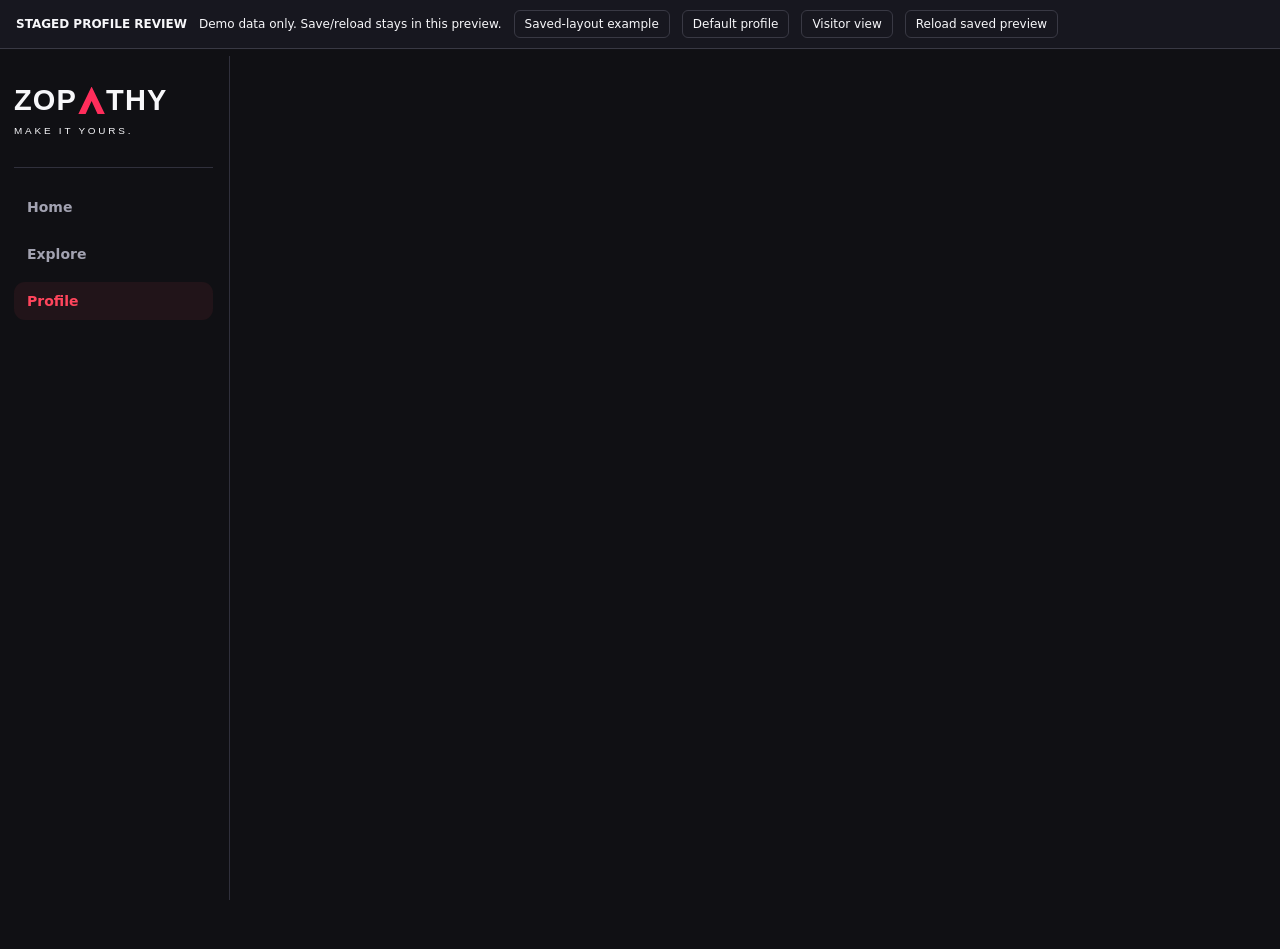
==== review/profile-redesign.html @ c1a39a6f "Stage integrated profile header and reorganized Studio for isolated review" ====
<!doctype html><html lang="en" data-site-theme="red" data-destination="profile"><head><meta charset="utf-8"><meta name="viewport" content="width=device-width,initial-scale=1"><meta name="robots" content="noindex"><title>Zopathy profile redesign review</title><link rel="stylesheet" href="/style.css?v=groups-v19">
<link rel="stylesheet" href="/social.css?v=groups-v19">
<link rel="stylesheet" href="/designer.css?v=groups-v19">
<link rel="stylesheet" href="/groups.css?v=groups-v19">
<link rel="stylesheet" href="/studio.css?v=studio-v24">
<link rel="stylesheet" href="/community.css?v=community-v26">
<link rel="stylesheet" href="/browsing.css?v=browsing-redesign">
<link rel="stylesheet" href="/explore-stage.css?v=stage-v2">
<link rel="stylesheet" href="/admin.css?v=badges-v1">
<link rel="stylesheet" href="/algorithm-studio.css?v=studio-v1">
<link rel="stylesheet" href="/sidebar.css?v=sidebar-v1">
<link rel="stylesheet" href="/account-card.css?v=account-card-v1">
<link rel="stylesheet" href="/brand.css?v=wordmark-v4">
<link rel="stylesheet" href="/post-cards.css?v=account-card-v1">
<link rel="stylesheet" href="/dm-studio.css?v=dm-studio-v1">
<link rel="stylesheet" href="/profile-widgets.css?v=widgets-v2">
<link rel="stylesheet" href="/profile-header.css?v=profile-redesign-v1">
<link rel="stylesheet" href="/dm-push.css?v=push-v1">
<link rel="stylesheet" href="/post-types.css?v=swipe-pause-v1"><style>.review-note{position:sticky;top:0;z-index:10;background:#17171f;border-bottom:1px solid #393944;padding:10px 16px;font:12px system-ui;display:flex;gap:12px;flex-wrap:wrap;align-items:center}.review-note button{border:1px solid #393944;padding:6px 10px;border-radius:6px}.app-shell{grid-template-columns:220px minmax(0,1fr);max-width:1600px}.sidebar{height:calc(100dvh - 56px);top:56px}.review-toolbar{max-width:1200px;margin:auto}@media(max-width:700px){.app-shell{display:block}.sidebar{display:none}}.studio-categories{grid-template-columns:repeat(2,1fr)}</style></head><body><svg class="svg-defs" xmlns="http://www.w3.org/2000/svg"><defs>
<symbol id="i-home" viewBox="0 0 24 24"><path d="m3 10 9-7 9 7v10H15v-7H9v7H3z"/></symbol>
<symbol id="i-compass" viewBox="0 0 24 24"><circle cx="12" cy="12" r="9"/><path d="m16 8-2 6-6 2 2-6z"/></symbol>
<symbol id="i-bookmark" viewBox="0 0 24 24"><path d="M6 3h12v18l-6-4-6 4z"/></symbol>
<symbol id="i-history" viewBox="0 0 24 24"><path d="M3 10a9 9 0 1 1 2 8M3 4v6h6m3-3v6l4 2"/></symbol>
<symbol id="i-studio" viewBox="0 0 24 24"><rect x="3" y="3" width="18" height="18" rx="4"/><path d="M3 9h18M9 9v12m5-7h3m-3 3h3"/></symbol>
<symbol id="i-groups" viewBox="0 0 24 24"><circle cx="8" cy="8" r="3"/><path d="M2 20v-2a6 6 0 0 1 12 0v2m2-15a3 3 0 0 1 0 6m2 3a5 5 0 0 1 4 4v2"/></symbol>
<symbol id="i-user" viewBox="0 0 24 24"><circle cx="12" cy="8" r="4"/><path d="M4 21v-2a8 8 0 0 1 16 0v2"/></symbol>
<symbol id="i-settings" viewBox="0 0 24 24"><path d="m9 3 6 0 1 3 3 1 2 5-2 5-3 1-1 3H9l-1-3-3-1-2-5 2-5 3-1z"/><circle cx="12" cy="12" r="3"/></symbol>
<symbol id="i-arrow" viewBox="0 0 24 24"><path d="M4 12h16m-6-6 6 6-6 6"/></symbol>
<symbol id="i-heart" viewBox="0 0 24 24"><path d="M20 5c-3-3-6 0-8 2-2-2-5-5-8-2s-1 7 8 15c9-8 11-12 8-15z"/></symbol>
<symbol id="i-comment" viewBox="0 0 24 24"><path d="M21 11a9 9 0 0 1-9 9H3l2-4a9 9 0 1 1 16-5z"/></symbol>
<symbol id="i-repost" viewBox="0 0 24 24"><path d="m3 8 4-4 4 4M7 4v13h7m7-1-4 4-4-4m4 4V7h-7"/></symbol>
<symbol id="i-share" viewBox="0 0 24 24"><path d="M12 16V3m-5 5 5-5 5 5M5 12v8h14v-8"/></symbol>
<symbol id="i-search" viewBox="0 0 24 24"><circle cx="10" cy="10" r="7"/><path d="m15 15 6 6"/></symbol>
<symbol id="i-plus" viewBox="0 0 24 24"><path d="M12 4v16M4 12h16"/></symbol>
<symbol id="i-close" viewBox="0 0 24 24"><path d="m5 5 14 14M5 19 19 5"/></symbol>
<symbol id="i-spark" viewBox="0 0 24 24"><path d="m12 2 3 7 7 3-7 3-3 7-3-7-7-3z"/></symbol>
<symbol id="i-sliders" viewBox="0 0 24 24"><path d="M3 5h5m4 0h9M3 12h11m4 0h3M3 19h3m4 0h11M8 2v6m6 1v6M6 16v6"/></symbol><symbol id="i-more" viewBox="0 0 24 24"><circle cx="5" cy="12" r="1"/><circle cx="12" cy="12" r="1"/><circle cx="19" cy="12" r="1"/></symbol></defs></svg><div class="review-note"><strong>STAGED PROFILE REVIEW</strong><span>Demo data only. Save/reload stays in this preview.</span><button data-review-view="legacy">Saved-layout example</button><button data-review-view="default">Default profile</button><button data-review-view="visitor">Visitor view</button><button data-review-reload>Reload saved preview</button><span id="review-status" role="status"></span></div><div class="app-shell"><aside class="sidebar"><a class="logo brand-wordmark-only" href="/home" aria-label="Zopathy — Make it yours"><span class="brand-lockup" aria-hidden="true"><span class="brand-name">ZOP<span class="brand-a"></span>THY</span><span class="brand-tagline">MAKE IT YOURS.</span></span></a><nav><button class="nav-item">Home</button><button class="nav-item">Explore</button><button class="nav-item active">Profile</button></nav></aside><main id="main"></main></div><div id="toast" role="status"></div><dialog id="dialog"><button class="dialog-close icon-btn" aria-label="Close dialog"><svg><use href="#i-close"/></svg></button><div id="dialog-content"></div></dialog><script>const $=s=>document.querySelector(s);
const icon=(name,extra='')=>`<svg ${extra}><use href="#i-${name}"/></svg>`;
const esc=s=>String(s??'').replace(/[&<>"']/g,c=>({'&':'&amp;','<':'&lt;','>':'&gt;','"':'&quot;',"'":'&#39;'}[c]));
const themes={fern:{accent:'#ccf78b',banner:'radial-gradient(ellipse at 20% 30%,#b1ca77,transparent 48%),radial-gradient(ellipse at 80% 90%,#6d8a5b,transparent 58%),#304b3b'},lavender:{accent:'#c6afff',banner:'radial-gradient(ellipse at 20% 30%,#9e80cc,transparent 48%),radial-gradient(ellipse at 80% 90%,#7a559e,transparent 58%),#343052'},sunset:{accent:'#ffc394',banner:'radial-gradient(ellipse at 20% 30%,#e4ae81,transparent 48%),radial-gradient(ellipse at 80% 90%,#a44f59,transparent 58%),#56363b'}};
function header(title,tabs=''){const next=prefs.siteTheme==='red'?'teal':'red';return '<header class="main-header"><div><h1>'+esc(title)+'</h1>'+tabs+'</div><div class="main-header-tools"><button class="site-theme-toggle" data-site-theme="'+next+'" aria-label="Switch to '+next+' theme" title="Switch to '+next+' theme"><span class="theme-toggle-dot"></span>'+ (prefs.siteTheme==='red'?'Red':'Teal')+' <span>\u21c4</span></button><button class="icon-btn mobile-header-control" data-page="messages" aria-label="Messages">'+icon('comment')+'</button><button class="icon-btn mobile-header-control" data-action="browse-menu" aria-label="More destinations">'+icon('settings')+'</button></div></header>'}
function openDialog(html){$('#dialog-content').innerHTML=html;$('#dialog').showModal()}
function closeDialog(force=false){if(!force&&profileStudio.active&&profileDraft){if(profileStudio.saving)return false;requestStudioExit();return false;}if(profileStudio.saving&&!force)return false;if(typeof profileStudio!=='undefined'){clearTimeout(profileStudio.timer);profileStudio.active=false;profileStudio.past=[];profileStudio.future=[];}closeProfileCrop();social.commentPost=null;social.authorId=null;$('#dialog').close();$('#dialog').classList.remove('profile-editor-dialog','profile-studio-dialog');profileDraft=null}
window.ZOPATHY_CONFIG={supabaseUrl:'https://krofptcyqmopbkjkvanz.supabase.co'};let authUser={id:'review-owner'},accountUsername='preview_morgan',profile,state={page:'profile'},prefs={siteTheme:'red'},reposts=[],likes=[],bookmarks=[],following=[],chosenTheme=null;
const savedFixture={"name": "Morgan (Preview)", "bio": "A personal corner for notes, projects, and the things I want to share. This is a demo profile used to review the redesigned interface.", "status": "Making something new", "nameColor": "#ff8b9a", "bannerImage": "[data-uri]", "avatarImage": "[data-uri]", "shape": "rounded", "badges": false, "design": {"gap": 16, "css": ".profile-name { letter-spacing: .4px; }", "widgets": [{"id": "legacy-header", "type": "profile", "x": 1, "y": 1, "w": 12, "h": 10}, {"id": "about", "type": "text", "x": 1, "y": 11, "w": 6, "h": 4, "title": "About this page", "text": "Your profile is a personal webpage. The header stays in place while content widgets can be moved, resized, and styled."}, {"id": "links", "type": "links", "x": 7, "y": 11, "w": 6, "h": 4, "title": "Around the web", "links": [{"label": "Zopathy", "url": "https://zopathy.live"}]}, {"id": "posts", "type": "posts", "x": 1, "y": 15, "w": 12, "h": 6, "title": "Latest posts"}]}};let savedReview=null;
const customPosts=[{id:'preview-post',user:'review-owner',title:'A place for your projects',text:'Collect your ideas and make this space your own.',blocks:[],postType:'standard',createdAt:new Date().toISOString(),updatedAt:''}];
function accountHandle(){return accountUsername}function requireAccount(){return true}function getPost(id){return customPosts.find(p=>p.id===id)}function ownBadgeRow(){return {admin_badge:true}}function followerCount(){return 24}function legacyDrafts(){return []}function openAccount(){}function groupLeaveURL(){}function getCommunityProfile(){return null}
function friendButtons(id){return id===authUser.id?'':'<button class="secondary-btn" data-review-message>Message</button><button class="secondary-btn" data-review-friend>Add friend</button>'}
function toast(message){document.querySelector('#toast').textContent=message;document.querySelector('#toast').classList.add('show');clearTimeout(toast.timer);toast.timer=setTimeout(()=>document.querySelector('#toast').classList.remove('show'),2500)}
function openRoot(){toast('Post navigation is outside this isolated profile review.')}
async function persistAccountProfile(candidate,handle){savedReview=JSON.stringify(candidate);accountUsername=handle;document.querySelector('#review-status').textContent='Preview saved (production unchanged)'}
</script><script src="/profile-header.js?v=profile-redesign-v1"></script>
<script src="/profile-widgets.js?v=profile-redesign-v1"></script>
<script src="/designer.js?v=profile-redesign-v1"></script>
<script src="/profile.js?v=profile-redesign-v1"></script>
<script src="/studio.js?v=profile-redesign-v1"></script>
<script src="/social.js?v=profile-redesign-v1"></script>
<script src="/post-types.js?v=profile-redesign-v1"></script><script>
function render(){document.documentElement.dataset.destination=state.page;document.querySelector('#main').innerHTML=state.page==='member'?socialMemberPage():socialProfilePage();bindProfileCanvases()}
profile=normalizeProfile(savedFixture);social.follows=[{user_id:'review-owner',target_id:'someone'}];render();
document.addEventListener('submit',e=>{if(e.target.id==='profile-form'){e.preventDefault();saveProfileDraft(e.target)}});
document.addEventListener('click',e=>{const el=e.target.closest('button');if(!el)return;const d=el.dataset;if(d.reviewView){closeDialog(true);state.page=d.reviewView==='visitor'?'member':'profile';profile=normalizeProfile(d.reviewView==='default'?{name:'Your name',bio:'Your personal space on Zopathy.',badges:false}:savedFixture);if(state.page==='member')state.memberRow={id:'review-visitor',username:'preview_visitor',display_name:profile.name,bio:profile.bio,status:profile.status,appearance:profile};render();return}if(el.hasAttribute('data-review-reload')){if(savedReview){profile=normalizeProfile(JSON.parse(savedReview));state.page='profile';render();document.querySelector('#review-status').textContent='Saved preview reloaded'}return}if(d.action==='edit-profile'){openProfileStudio();return}if(el.closest('.dialog-close')){closeDialog();return}if(d.cropAction){handleCropAction(d.cropAction);return}if(handleProfileClick(el,d))return;if(d.follow){const index=following.indexOf(d.follow);if(index>=0)following.splice(index,1);else following.push(d.follow);render();toast('Follow state changed in this preview only.')}if(el.hasAttribute('data-review-message'))toast('Message action present. Backend permissions remain unchanged.');if(el.hasAttribute('data-review-friend'))toast('Friend action present. Backend permissions remain unchanged.');});
document.querySelector('#dialog').addEventListener('close',()=>{profileStudio.active=false;clearTimeout(profileStudio.timer);document.querySelector('#dialog').classList.remove('profile-editor-dialog','profile-studio-dialog');profileDraft=null});
</script></body></html>
---- style.css ----
:root{--bg:#101211;--panel:#171a18;--line:#2b302c;--text:#eff1eb;--muted:#929a91;--lime:#ccf78b;--accent:#ccf78b;--radius:18px;font-family:Inter,ui-sans-serif,system-ui,-apple-system,BlinkMacSystemFont,"Segoe UI",sans-serif;color:var(--text);background:var(--bg);color-scheme:dark}*{box-sizing:border-box}body{margin:0}button,input,textarea,select{font:inherit}button,a,input,textarea,select{-webkit-tap-highlight-color:transparent}button{cursor:pointer;color:inherit}button{background:none;border:0}a{color:inherit;text-decoration:none}button:disabled{cursor:default;opacity:.35}button:focus-visible,a:focus-visible,input:focus-visible,textarea:focus-visible,select:focus-visible{outline:2px solid var(--lime);outline-offset:4px}svg{width:21px;height:21px;fill:none;stroke:currentColor;stroke-width:1.7;stroke-linecap:round;stroke-linejoin:round;flex-shrink:0}.svg-defs{position:absolute;width:0;height:0;overflow:hidden}.lime{color:var(--lime)}.app-shell{display:grid;grid-template-columns:240px minmax(440px,680px) 340px;max-width:1320px;margin:auto;min-height:100vh;gap:0}.sidebar{padding:32px 27px 20px 20px;border-right:1px solid var(--line);height:100vh;position:sticky;top:0;display:flex;flex-direction:column}.logo{display:flex;align-items:center;gap:9px;font-size:29px;letter-spacing:-1.8px;font-weight:750;margin-bottom:38px}.brand-mark{display:inline-grid;place-items:center;border:2px solid var(--lime);color:var(--lime);border-radius:50%;font-size:26px;font-weight:500;width:32px;height:32px;position:relative}.brand-mark span{position:absolute;right:-7px;top:-7px;font-size:15px;background:var(--bg);line-height:1}.logo>.lime{margin-left:-9px}nav{display:grid;gap:6px}.nav-item{display:flex;align-items:center;gap:15px;text-align:left;padding:13px 15px;border-radius:11px;font-size:14px;color:#aeb5ac;font-weight:550}.nav-item:hover{background:#1c211d;color:white}.nav-item.active{background:#242c1e;color:var(--lime)}.nav-item .count{margin-left:auto;background:#39482a;padding:2px 6px;border-radius:5px;font-size:11px}.create-btn{display:flex;align-items:center;justify-content:space-between;background:var(--lime);color:#182010;border-radius:11px;padding:15px 17px;font-size:13px;font-weight:750;margin-top:27px}.create-btn:hover,.primary:hover{background:#dbffaa}.sidebar-note{position:relative;margin:40px 5px 20px;color:#959e90}.small-label{font-size:9px;letter-spacing:1.6px;line-height:1.8}.sidebar-note p{font-size:13px;line-height:1.8;color:#b0b6aa}.orbit-icon{font-size:35px;display:inline-block;transform:rotate(10deg);color:#5f7150}.user-chip{margin-top:auto;display:flex;align-items:center;gap:10px;text-align:left;padding-top:20px;border-top:1px solid var(--line)}.avatar{display:inline-flex;align-items:center;justify-content:center;border-radius:50%;width:40px;height:40px;font-size:15px;font-weight:700;flex-shrink:0;background:#3f674e;color:#d9f6d9}.avatar.you{background:linear-gradient(135deg,#a9bf88,#405c50);color:#edf9d9}.avatar.violet{background:#645389;color:#eee1ff}.avatar.orange{background:#b86d48;color:#ffe5d6}.avatar.blue{background:#315975;color:#d2eaff}.avatar.pink{background:#986078;color:#ffe1ee}.user-chip strong,.person strong{display:block;font-size:12px}.user-chip small,.person small{display:block;font-size:10px;color:var(--muted);margin-top:4px}.dots{margin-left:auto;color:var(--muted)}main{min-width:0}.main-header{height:93px;border-bottom:1px solid var(--line);padding:25px 30px 0;display:flex;justify-content:space-between;align-items:flex-start}.main-header h1{font-size:20px;letter-spacing:-.5px;margin:0 0 18px;font-weight:650}.header-meta{font-size:10px;color:var(--muted);display:flex;align-items:center;gap:7px;margin-top:5px;letter-spacing:.3px}.live-dot{width:5px;height:5px;background:var(--lime);border-radius:50%;display:inline-block}.tabs{display:flex;gap:27px}.tab{font-size:12px;color:var(--muted);padding:0 0 13px;position:relative}.tab.active{color:var(--text);font-weight:650}.tab.active:after{content:"";height:2px;position:absolute;left:0;right:0;bottom:0;background:var(--lime)}.feed-toolbar{padding:20px 30px 12px;display:flex;justify-content:space-between;align-items:center;min-height:58px}.feed-state{font-size:11px;color:var(--muted);display:flex;align-items:center;gap:7px}.feed-state strong{color:var(--lime);font-weight:500}.trail-toggle{display:flex;gap:7px;align-items:center;border:1px solid #3f4c32;background:#22291c;padding:7px 10px;border-radius:7px;font-size:11px;color:var(--lime)}.trail-toggle svg{width:14px;height:14px}.feed-index{font-size:10px;color:#687364;letter-spacing:1px}.post-wrap{margin:0 30px;touch-action:pan-y}.post{border:1px solid var(--line);border-radius:var(--radius);background:var(--panel);overflow:hidden;animation:enter .25s ease;min-height:520px}.post-head{padding:21px 22px 14px;display:flex;align-items:center;gap:11px}.post-identity{min-width:0}.post-identity strong{font-size:13px;font-weight:650;display:flex;align-items:center;gap:6px}.verified{font-size:11px;color:var(--lime)}.post-identity small{display:block;font-size:10px;color:var(--muted);margin-top:5px}.post-topic{margin-left:auto;font-size:9px;border:1px solid #424b3d;color:#b4c3a4;padding:5px 8px;border-radius:5px}.post-body{padding:0 22px 18px;font-size:13px;line-height:1.8;color:#cdd3ca}.post-body h2{font-size:19px;font-weight:620;line-height:1.4;letter-spacing:-.4px;margin:0 0 9px;color:var(--text)}.post-body p{margin:0}.post-tags{color:#b7d39e;font-size:11px;margin-top:10px}.media{margin:0 12px;border-radius:10px;overflow:hidden;position:relative;background:#101715;aspect-ratio:1.62}.media svg{width:100%;height:100%;stroke:none;display:block}.media-label{position:absolute;bottom:15px;left:15px;font-size:8px;font-weight:600;letter-spacing:1.8px;color:#dbebe0;padding:6px 9px;background:#15201eb0;backdrop-filter:blur(8px);border-radius:4px}.media .slide-count{position:absolute;top:12px;right:12px;border:1px solid #506452;background:#1a231bc0;border-radius:15px;font-size:9px;padding:4px 8px}.post-actions{display:flex;justify-content:space-between;padding:18px 21px 17px;border-bottom:1px solid var(--line)}.post-actions button{display:flex;align-items:center;gap:7px;font-size:11px;color:var(--muted)}.post-actions svg{width:17px;height:17px}.post-actions button:hover{color:var(--lime)}.post-actions button.selected{color:var(--lime)}.post-actions button.selected use[href="#i-heart"]{fill:var(--lime)}.explore-row{padding:16px 21px;display:flex;align-items:center;justify-content:space-between;gap:10px}.explore-copy{font-size:10px;color:var(--muted);display:flex;align-items:center;gap:7px}.explore-copy svg{width:14px;height:14px;color:var(--lime)}.explore-btn{background:var(--lime);color:#23311b;display:flex;align-items:center;gap:14px;padding:10px 14px;border-radius:7px;font-size:11px;font-weight:700}.explore-btn svg{width:16px;height:16px}.connection{margin-top:13px;border:1px solid #38442e;background:#1b2119;border-radius:10px;padding:13px 15px;font-size:11px;color:#b6c5a9}.connection button{padding:0;display:flex;align-items:center;gap:8px;font-size:11px;color:var(--lime)}.connection p{line-height:1.8;margin:9px 0 0;color:#b5bfae}.nav-controls{display:flex;justify-content:space-between;align-items:center;padding:20px 0 15px;gap:8px}.secondary-btn{border:1px solid var(--line);padding:9px 12px;border-radius:8px;font-size:11px;color:#b6beb0;display:inline-flex;gap:7px;align-items:center}.secondary-btn svg{height:15px;width:15px}.secondary-btn:hover{border-color:#657552;color:var(--lime)}.key-hint{font-size:9px;color:#697265}.key-hint kbd{color:#a0aa96;margin:0 3px}.feed-bottom{border-top:1px solid var(--line);padding:18px 30px;font-size:10px;color:#667361;display:flex;justify-content:space-between;gap:10px}.feed-bottom span:first-child{color:#b0bdaa}.rightbar{border-left:1px solid var(--line);padding:26px 25px;position:sticky;top:0;height:100vh;overflow-y:auto;scrollbar-width:none}.search{background:#1b201c;border:1px solid var(--line);border-radius:9px;display:flex;align-items:center;gap:9px;padding:11px}.search svg{width:15px;height:15px;color:#869080}.search input{width:100%;border:0;background:transparent;font-size:10px;outline:0;color:var(--text);min-width:0}.search kbd{border:1px solid #454d40;color:#808979;padding:1px 5px;border-radius:3px;font-size:9px}.welcome-panel{margin-top:26px;padding:24px 22px 19px;background:linear-gradient(130deg,#252e20,#171d17);border:1px solid #3b4633;border-radius:12px;overflow:hidden;position:relative}.welcome-panel:after{content:"";position:absolute;width:150px;height:150px;border:1px solid #3d4c32;border-radius:50%;right:-95px;top:-50px;box-shadow:0 0 0 20px #34412d28,0 0 0 40px #34412d20}.eyebrow{font-size:7px;letter-spacing:1.15px;display:flex;align-items:center;gap:6px;color:#b2c3a3}.welcome-panel h2{font-size:28px;font-weight:550;line-height:1.18;letter-spacing:-1px;margin:19px 0 13px}.welcome-panel p{font-size:10px;line-height:1.8;color:#9ca993;margin:0}.axis-diagram{margin-top:23px;padding-top:17px;border-top:1px solid #3a4532;display:flex;align-items:center;gap:9px}.axis-diagram span{font-size:6px;letter-spacing:.6px}.axis-dot{width:5px;height:5px;border-radius:50%;background:var(--lime)}.axis-diagram b{font-size:15px;font-weight:400}.section-head{display:flex;align-items:center;justify-content:space-between;margin:27px 0 13px}.section-head h3{font-size:12px;font-weight:600;margin:0}.section-head span{color:var(--muted);font-size:10px}.related-intro{font-size:10px;color:var(--muted);line-height:1.7;margin:0 0 14px}.related-card{display:flex;width:100%;align-items:center;gap:11px;border:1px solid var(--line);border-radius:10px;padding:12px;margin-bottom:9px;text-align:left;background:#171b17;transition:border-color .15s}.related-card:hover{border-color:#74865d}.related-thumbnail{height:42px;width:42px;border-radius:7px;background:#273d38;display:grid;place-items:center;font-size:20px;flex-shrink:0}.related-card strong{font-size:10px;font-weight:600;display:block;line-height:1.6}.related-card small{font-size:8px;color:var(--muted);display:block;margin-top:3px}.related-card .arrow{margin-left:auto;color:#728266;font-size:16px}.person{display:flex;align-items:center;gap:9px;margin:17px 0}.person .avatar{width:32px;height:32px;font-size:12px}.person strong{font-size:10px}.person small{font-size:8px}.follow-btn{border:1px solid #435238;border-radius:6px;color:var(--lime);font-size:9px;padding:6px 10px;margin-left:auto}footer{font-size:8px;line-height:2.2;color:#636e5d;margin-top:26px}footer button{font-size:8px;padding:0;color:#919d89}footer>span{margin-left:10px}.trail{padding:14px 16px;margin-bottom:15px;background:#1b2218;border:1px solid #374330;border-radius:10px;display:flex;align-items:center;gap:8px;flex-wrap:wrap}.trail button{font-size:10px;color:#b7c7a8;padding:5px 7px;border-radius:5px;background:#2d3824}.trail button:last-of-type{color:var(--lime)}.trail span{color:#637953;font-size:10px}.page-content{padding:28px 30px}.page-lead{font-size:12px;color:var(--muted);line-height:1.8;margin:0 0 25px}.section-title{font-size:16px;margin:24px 0 14px;letter-spacing:-.3px}.topic-grid{display:grid;grid-template-columns:1fr 1fr;gap:13px}.topic-tile{border:1px solid var(--line);border-radius:13px;background:var(--panel);padding:22px;text-align:left;min-height:150px;position:relative;overflow:hidden}.topic-tile:hover{border-color:var(--lime)}.topic-tile span{font-size:30px;display:block;margin-bottom:23px}.topic-tile strong{font-size:16px;display:block}.topic-tile small{font-size:10px;display:block;color:var(--muted);margin-top:8px}.list-post{width:100%;text-align:left;border:1px solid var(--line);border-radius:12px;background:var(--panel);padding:18px;display:flex;align-items:center;gap:13px;margin-bottom:12px}.list-post strong{font-size:12px;display:block;line-height:1.5}.list-post small{display:block;color:var(--muted);font-size:10px;margin-top:6px}.list-post>span:last-child{margin-left:auto;color:var(--lime)}.empty-state{border:1px dashed #394433;border-radius:14px;padding:40px 25px;text-align:center}.empty-state svg{width:32px;height:32px;color:var(--lime);margin-bottom:12px}.empty-state h2{font-size:17px}.empty-state p{color:var(--muted);font-size:12px;line-height:1.8}.primary{background:var(--lime);color:#1c2913;padding:11px 17px;border-radius:8px;font-size:12px;font-weight:650;display:inline-flex;gap:9px;align-items:center}.settings-row{padding:20px 0;display:flex;justify-content:space-between;gap:20px;border-bottom:1px solid var(--line);align-items:center}.settings-row h3{font-size:13px;margin:0 0 7px}.settings-row p{font-size:11px;line-height:1.7;color:var(--muted);margin:0}.settings-row input{accent-color:var(--lime);width:18px;height:18px}.history-card{border:1px solid var(--line);border-radius:12px;padding:20px;background:var(--panel);margin-bottom:15px}.history-card .trail{margin:13px 0 14px}.history-card .small-label{color:var(--muted)}.history-card h3{font-size:14px;margin:8px 0}.history-card>div:last-child{display:flex;justify-content:space-between}.profile-banner{height:160px;background:radial-gradient(ellipse at 20% 30%,#b1ca77 0%,transparent 48%),radial-gradient(ellipse at 80% 90%,#6d8a5b,transparent 58%),#304b3b;position:relative;overflow:hidden;border-radius:12px 12px 0 0}.profile-banner:after{content:"";position:absolute;width:500px;height:240px;border:1px solid #d2ed9760;border-radius:50%;left:30px;top:35px;box-shadow:0 0 0 25px #d2ed9720,0 0 0 50px #d2ed9710;transform:rotate(-20deg)}.profile-details{border:1px solid var(--line);border-top:0;padding:0 23px 25px;border-radius:0 0 12px 12px;background:var(--panel)}.profile-top{display:flex;align-items:center;justify-content:space-between;margin-bottom:18px}.profile-top .avatar{height:78px;width:78px;font-size:30px;border:5px solid var(--panel);margin-top:-26px;position:relative;z-index:1}.profile-top button{margin-top:17px}.profile-details h2{margin:0 0 5px;font-size:22px}.profile-details p{color:var(--muted);font-size:12px;line-height:1.8}.profile-details .handle{font-size:11px;color:var(--muted)}.badges{display:flex;gap:7px;margin:14px 0}.badge{border:1px solid #46573b;padding:5px 8px;border-radius:5px;font-size:9px;color:#c2dba8}.profile-stats{display:flex;gap:23px;font-size:10px;color:var(--muted)}.profile-stats strong{color:var(--text)}.field{display:block;margin:17px 0}.field>span{font-size:11px;display:block;margin-bottom:8px;color:#b4bfaa}.field input,.field textarea,.field select,.studio-title,.block-text{width:100%;background:#121611;border:1px solid #394332;border-radius:8px;padding:12px;color:var(--text);font-size:12px}.field textarea{min-height:80px;resize:vertical}.theme-options{display:flex;gap:10px;margin:12px 0 22px}.theme-dot{width:32px;height:32px;border-radius:50%;border:3px solid #181b17;outline:1px solid #4d5847}.theme-dot.active{outline:2px solid white}.studio-bar{display:flex;justify-content:space-between;align-items:center;gap:10px;margin-bottom:23px}.studio-bar span{font-size:10px;color:var(--muted)}.studio-title{font-size:20px;font-weight:600;background:transparent;padding:12px 0;border:0;border-bottom:1px solid var(--line);border-radius:0}.editor-block{border:1px solid var(--line);border-radius:10px;padding:13px;margin-top:15px;background:var(--panel)}.block-bar{display:flex;align-items:center;gap:6px;margin-bottom:10px;color:var(--muted);font-size:9px}.block-bar span:first-child{margin-right:auto;text-transform:uppercase;letter-spacing:1px}.block-bar button{font-size:11px;padding:3px 7px;border:1px solid var(--line);border-radius:4px}.block-text{resize:vertical;min-height:90px;background:#141713}.block-image{width:100%;height:170px;object-fit:cover;border-radius:7px}.media-preview{border:1px solid #435234;border-radius:8px;padding:30px;background:linear-gradient(130deg,#2d4028,#14291f);display:flex;gap:15px;align-items:center}.media-preview span{font-size:34px}.media-preview strong{font-size:15px;display:block}.media-preview small{font-size:10px;color:var(--muted)}.add-blocks{border:1px dashed #3f4c35;padding:17px;border-radius:10px;margin-top:18px;display:flex;gap:10px;flex-wrap:wrap}.add-blocks>span{font-size:10px;align-self:center;color:var(--muted);margin-right:auto}.add-blocks button{border:1px solid #3f4c35;border-radius:6px;padding:7px 10px;font-size:10px;color:#bdcbb1}.color-field{display:flex;align-items:center;gap:8px;font-size:9px;margin-left:8px}.color-field input{width:22px;height:22px;border:0;background:none;padding:0}dialog{background:#1b201a;color:var(--text);border:1px solid #47543e;border-radius:18px;padding:28px;width:min(500px,calc(100% - 30px));max-height:85vh;overflow:auto}dialog::backdrop{background:#080b09b8;backdrop-filter:blur(5px)}.dialog-close{position:absolute;right:13px;top:13px}.icon-btn{display:grid;place-items:center;width:30px;height:30px;color:var(--muted)}dialog h2{margin:0 0 8px;font-size:21px;letter-spacing:-.5px}dialog .intro{font-size:11px;color:var(--muted);line-height:1.8;margin-bottom:22px}.comment{border-top:1px solid var(--line);padding:15px 0;display:flex;gap:10px}.comment .avatar{height:30px;width:30px;font-size:11px}.comment strong{font-size:11px}.comment p{font-size:12px;color:#bac5b2;line-height:1.7;margin:6px 0}.comment-form{display:flex;gap:10px;margin-top:18px}.comment-form input{width:100%;min-width:0;background:#111610;border:1px solid #3a4731;border-radius:8px;padding:10px;font-size:12px;color:var(--text)}#toast{position:fixed;bottom:25px;left:50%;transform:translate(-50%,20px);background:var(--lime);color:#1d2915;padding:12px 20px;border-radius:10px;font-size:12px;box-shadow:0 7px 30px #0005;opacity:0;transition:.2s;pointer-events:none;z-index:20;max-width:90vw;text-align:center}#toast.show{opacity:1;transform:translate(-50%,0)}.slide-deeper{animation:deep .28s ease}.slide-back{animation:back .28s ease}.slide-next{animation:next .28s ease}@keyframes enter{from{opacity:.5}to{opacity:1}}@keyframes deep{from{opacity:0;transform:translateX(35px)}to{opacity:1;transform:translateX(0)}}@keyframes back{from{opacity:0;transform:translateX(-35px)}to{opacity:1;transform:translateX(0)}}@keyframes next{from{opacity:0;transform:translateY(25px)}to{opacity:1;transform:translateY(0)}}.mobile-logo{display:none}.resume-btn{font-size:10px;color:var(--lime);padding:0}.studio-section{padding:20px;border-radius:10px;margin:10px 0;background:#263422}.studio-section h3{margin:0 0 7px;font-size:17px}.studio-section p{font-size:12px;margin:0;line-height:1.8}.repost-label{font-size:9px;color:var(--lime);padding:10px 22px 0}.search-note{font-size:10px;color:var(--muted);margin:0 0 18px}.inline-code{background:#252d20;padding:3px 5px;border-radius:3px;font-size:9px;color:#b7c8a5}
@media(min-width:1500px){.app-shell{max-width:1400px;grid-template-columns:260px minmax(500px,750px) 365px}.sidebar{padding-right:34px}.rightbar{padding:30px}.post-body h2{font-size:21px}.post-body{font-size:14px}.media{aspect-ratio:1.75}}
@media(max-width:1150px){.app-shell{grid-template-columns:205px minmax(430px,1fr) 290px}.sidebar{padding:27px 18px}.logo{font-size:26px}.nav-item{padding:12px;font-size:12px}.rightbar{padding:24px 18px}.welcome-panel{padding:21px 16px}.welcome-panel h2{font-size:25px}.eyebrow{font-size:6px}.main-header,.page-content{padding-left:22px;padding-right:22px}.post-wrap{margin:0 22px}.feed-toolbar{padding-left:22px;padding-right:22px}.key-hint{display:none}}
@media(max-width:980px){.app-shell{grid-template-columns:200px minmax(400px,1fr);max-width:900px}.rightbar{display:none}.post{min-height:0}.sidebar-note{margin-top:34px}.main-header{height:90px}.post-wrap{margin:0 24px}.feed-toolbar{padding:20px 24px 13px}}
@media(max-width:640px){.app-shell{display:block}.sidebar{height:64px;position:fixed;bottom:0;top:auto;left:0;right:0;z-index:10;padding:0 10px;display:block;background:#141914ee;backdrop-filter:blur(12px);border-top:1px solid var(--line);border-right:0}.sidebar .logo,.sidebar .create-btn,.sidebar-note,.user-chip{display:none}nav{display:flex;height:100%;justify-content:space-around;align-items:center;gap:0}.nav-item{font-size:0;padding:10px;display:block;border-radius:8px}.nav-item svg{height:22px;width:22px}.nav-item .count{display:none}.nav-item[data-page="bookmarks"],.nav-item[data-page="settings"]{display:none}main{padding-bottom:75px}.main-header{height:97px;padding:18px 18px 0}.main-header h1{font-size:22px}.header-meta{font-size:8px;margin-top:6px}.tabs{gap:24px}.tab{font-size:11px;padding-bottom:14px}.mobile-logo{display:inline}.feed-toolbar{padding:17px 16px 13px}.feed-state{font-size:10px}.post-wrap{margin:0 12px}.post-head{padding:17px 16px 14px}.post-identity strong{font-size:12px}.post-identity small{font-size:9px}.post-topic{font-size:8px}.post-body{padding:0 16px 16px;font-size:12px}.post-body h2{font-size:18px}.media{margin:0 8px;aspect-ratio:1.15}.post-actions{padding:17px 16px}.explore-row{padding:14px 16px}.explore-copy{font-size:9px}.explore-btn{font-size:10px;padding:10px 12px}.nav-controls{padding:17px 3px}.secondary-btn{font-size:10px;padding:9px 10px}.feed-bottom{padding:17px 16px;font-size:8px}.page-content{padding:24px 18px}.topic-tile{padding:18px;min-height:140px}.topic-tile strong{font-size:14px}.studio-bar{flex-wrap:wrap}.trail{padding:10px}.profile-stats{gap:15px}.settings-row p{font-size:10px}.sidebar .nav-item.active{background:#263520}.color-field{margin:0}.post-tags{font-size:10px}}
@media(prefers-reduced-motion:reduce){*,*::before,*::after{animation:none!important;transition:none!important;scroll-behavior:auto!important}}
.composer-author{display:flex;gap:11px;align-items:center;margin-bottom:23px}.composer-author strong{display:block;font-size:13px}.composer-author small{display:block;font-size:10px;color:var(--muted);margin-top:5px}.composer-author .badge{margin-left:auto}.composer .studio-title{font-size:17px;font-weight:500;padding:12px 0}.composer-body{display:block;width:100%;min-height:180px;resize:vertical;background:transparent;border:0;color:var(--text);padding:20px 0;font-size:15px;line-height:1.8}.composer-body::placeholder{color:#929a91}.composer-customize{border-top:1px solid var(--line);border-bottom:1px solid var(--line);margin-top:8px}.composer-customize>summary{list-style:none;cursor:pointer;display:flex;gap:11px;align-items:center;padding:19px 0;font-size:12px;color:#bbc6b2}.composer-customize>summary::-webkit-details-marker,.block-options>summary::-webkit-details-marker{display:none}.composer-customize>summary>svg{width:18px;height:18px;color:var(--muted)}.composer-customize>summary small{display:block;font-size:9px;font-weight:400;color:var(--muted);margin-top:5px}.disclosure-chevron{margin-left:auto;transition:transform .15s}.composer-customize[open] .disclosure-chevron{transform:rotate(180deg)}.customize-content{padding:0 0 20px}.customize-content .add-blocks{margin-top:0;border-style:solid;padding:12px}.composer-footer{display:flex;align-items:center;justify-content:space-between;gap:10px;margin-top:25px}.composer-footer>span{font-size:10px;color:var(--muted)}.composer-footer>div{display:flex;gap:9px}.composer-demo-note{color:#697563;font-size:9px;margin-top:17px}.block-options{margin-left:auto;text-align:right}.block-options>summary{list-style:none;font-size:10px;cursor:pointer;padding:4px 0}.block-option-controls{display:flex;justify-content:flex-end;gap:6px;flex-wrap:wrap;margin-top:8px}.block-option-controls .color-field{color:var(--muted);font-size:9px}.preview-text,.post-body>p{white-space:pre-wrap}.preview-text{font-size:13px;line-height:1.8}.create-btn[data-page="studio"].active{box-shadow:0 0 0 3px #ccf78b24}
@media(min-width:641px){.nav-item.composer-nav{display:none}}
@media(max-width:640px){.nav-item.composer-nav{display:block;color:var(--lime)}.composer-footer>span{display:none}.composer-footer{justify-content:flex-end}.composer-body{min-height:160px}.block-option-controls{max-width:190px}.composer-customize>summary small{font-size:8px}.customize-content .add-blocks>span{width:100%}}
.avatar{overflow:hidden}.avatar img{width:100%;height:100%;object-fit:cover;display:block}.personal-profile{border-radius:14px;isolation:isolate;border:1px solid var(--line);overflow:hidden}.personal-profile .profile-banner{border-radius:0;position:relative}.profile-banner img{width:100%;height:100%;object-fit:cover;display:block}.custom-banner:after{display:none}.personal-profile .profile-details{border:0;border-radius:0}.personal-profile .profile-top .avatar{border-color:var(--profile-base)}.personal-profile .badge{border-color:var(--profile-accent);color:var(--profile-accent);background:#11171170}.personal-profile.effect-outline{border-color:var(--profile-accent);border-width:2px}.personal-profile.effect-glow{border-color:var(--profile-accent);box-shadow:0 0 25px color-mix(in srgb,var(--profile-accent) 24%,transparent)}.personal-profile .profile-bio{white-space:pre-wrap;overflow-wrap:anywhere}.personal-profile-name{overflow-wrap:anywhere}.profile-editor-dialog{width:min(650px,calc(100% - 24px));padding:27px 28px}.profile-editor-dialog .intro{margin-bottom:18px}.profile-preview-card .profile-top .avatar{width:60px;height:60px;font-size:24px;margin-top:-23px;border-width:4px}.profile-preview-card .profile-details{padding:0 18px 16px}.profile-preview-card .profile-top{margin-bottom:9px}.profile-preview-card h2{font-size:21px;margin-bottom:4px}.profile-preview-card .profile-bio{font-size:11px;line-height:1.7;margin:10px 0 0}.profile-preview-card .badges{margin:10px 0}.preview-status{font-size:9px;color:var(--muted);align-self:flex-end;padding-bottom:8px}.profile-editor-group{margin-top:16px;border:1px solid var(--line);border-radius:11px;background:#151a14}.profile-editor-group>summary{padding:16px;cursor:pointer;list-style:none;font-size:13px;font-weight:600;position:relative}.profile-editor-group>summary::-webkit-details-marker{display:none}.profile-editor-group>summary:after{content:'⌄';position:absolute;right:17px;top:19px;color:var(--muted)}.profile-editor-group[open]>summary:after{content:'⌃'}.profile-editor-group>summary>span{display:block;font-size:9px;color:var(--muted);font-weight:400;margin-top:5px}.profile-editor-group-body{padding:0 16px 16px}.profile-image-choice{padding:16px 0;border-top:1px solid var(--line)}.profile-image-choice strong{display:block;font-size:11px}.profile-image-choice small{display:block;margin-top:4px;color:var(--muted);font-size:9px}.image-choice-actions{display:flex;gap:8px;align-items:center;margin-top:11px}.image-upload-btn{position:relative;display:inline-flex;align-items:center;justify-content:center;padding:9px 12px;font-size:11px;background:#293521;color:#d9eacc;border:1px solid #4a5b3b;border-radius:8px;cursor:pointer;overflow:hidden}.image-upload-btn input{position:absolute;inset:0;width:100%;height:100%;opacity:0;cursor:pointer}.image-upload-btn:focus-within{outline:2px solid var(--lime);outline-offset:3px}.image-upload-status{display:block;font-size:9px;color:var(--muted);margin-top:8px;line-height:1.7}.image-hint{font-size:9px;color:var(--muted);line-height:1.8;margin:2px 0 17px}.profile-fields-grid{display:grid;grid-template-columns:1fr 1fr;gap:0 14px}.profile-fields-grid .field{min-width:0;margin:10px 0}.profile-fields-grid .field select{padding:10px}.profile-editor-group input[type="range"]{padding:0;accent-color:var(--accent);height:22px;border:0;background:transparent}.profile-editor-group output{font-size:9px;margin-left:6px;color:var(--muted);font-variant-numeric:tabular-nums}.profile-colors-grid{display:grid;grid-template-columns:repeat(3,1fr);gap:10px;margin:18px 0}.profile-color-field>span{font-size:10px;color:#b4bfaa}.profile-color-field>div{display:flex;gap:5px;align-items:center;margin-top:10px;background:#10160f;border:1px solid var(--line);border-radius:7px;padding:7px}.profile-color-field input{width:28px;height:28px;padding:0;flex-shrink:0;border:0;background:none;cursor:pointer}.profile-color-field output{margin-left:0;font-size:8px}.profile-checkbox{display:flex;align-items:center;gap:8px;font-size:11px;color:#b4bfaa}.profile-checkbox input{accent-color:var(--accent)}.profile-editor-footer{position:sticky;bottom:-28px;background:#1b201af5;backdrop-filter:blur(10px);padding:18px 0 10px;margin-top:14px;display:flex;align-items:center;justify-content:space-between;gap:8px;border-top:1px solid var(--line);z-index:2}.profile-editor-footer>div{display:flex;gap:8px}.profile-editor-dialog .theme-options{margin:13px 0 18px}.profile-editor-dialog .field input[type="text"]{font-size:12px}
@media(max-width:640px){.profile-editor-dialog{padding:23px 16px}.profile-editor-footer{bottom:-23px}.profile-editor-group-body{padding:0 12px 14px}.profile-editor-group>summary{padding:14px 12px}.profile-colors-grid{grid-template-columns:1fr;gap:13px}.profile-color-field{display:flex;align-items:center;justify-content:space-between;gap:10px}.profile-color-field>div{margin:0;width:128px}.profile-color-field output{font-size:10px}.profile-fields-grid{gap:0 9px}.profile-fields-grid select{font-size:11px}.profile-preview-card .badge{font-size:8px;padding:4px 6px}.profile-editor-footer .primary,.profile-editor-footer .secondary-btn{font-size:10px;padding:9px}.personal-profile .profile-top{gap:10px}.personal-profile .profile-top button{font-size:10px;padding:9px}.profile-preview-card .profile-top{gap:10px}}
.timeline-intro{display:flex;align-items:center;gap:8px;padding:20px 30px;font-size:10px;color:var(--muted);line-height:1.7}.feed-entry{padding:0 0 25px;margin-bottom:24px;border-bottom:1px solid var(--line);scroll-margin-top:20px}.feed-entry:last-child{border-bottom:0;margin-bottom:0}.timeline .post{min-height:0;animation:none}.timeline .post.slide-deeper{animation:deep .25s ease}.timeline .post.slide-back{animation:back .25s ease}.timeline-exploring{display:flex;align-items:center;justify-content:space-between;gap:10px;padding:0 0 13px}.timeline .connection{margin-top:12px}.timeline .post-wrap{touch-action:pan-y}.timeline .post-actions{padding-top:16px;padding-bottom:16px}
@media(max-width:640px){.timeline-intro{padding:18px 16px;font-size:9px}.feed-entry{padding-bottom:20px;margin-bottom:20px}.timeline .media{aspect-ratio:1.4}.timeline-exploring .secondary-btn{padding:7px 10px}.timeline .post-wrap{margin:0 12px}}
:root{--bg:#101014;--panel:#1d1d25;--line:#30303c;--text:#f7f7fa;--muted:#a2a2b1;--lime:#ff455c;--accent:#ff455c;--highlight:#ff8b9a;--creative:#ff8b9a;--accent-wash:#ff455c12;--accent-border:#ff455c50;--input-bg:#14141b;--hover-bg:#24242e;--button-text:#101014}
:root[data-site-theme="teal"]{--bg:#0c111b;--panel:#171f2e;--line:#2c3748;--text:#f5f7fb;--muted:#9caabe;--lime:#55e6ce;--accent:#55e6ce;--highlight:#55e6ce;--creative:#7a6cf0;--accent-wash:#55e6ce12;--accent-border:#55e6ce50;--input-bg:#101826;--hover-bg:#202b3e;--button-text:#0c111b}
body{background:var(--bg);color:var(--text)}.sidebar,.rightbar{background:var(--bg)}.brand-mark{border-color:var(--accent);color:var(--accent)}.brand-mark span{background:var(--bg)}.nav-item{color:var(--muted)}.nav-item:hover{background:var(--hover-bg);color:var(--text)}.nav-item.active{background:var(--accent-wash);color:var(--accent)}.create-btn,.primary,.explore-btn{background:var(--accent);color:var(--button-text)}.create-btn:hover,.primary:hover,.explore-btn:hover{background:color-mix(in srgb,var(--accent) 85%,white)}.create-btn[data-page="studio"].active{box-shadow:0 0 0 3px var(--accent-wash)}.post,.topic-tile,.list-post,.history-card,.editor-block{background:var(--panel)}.post-body{color:var(--text)}.post-body h2{color:var(--text)}.post-tags{color:var(--highlight)}.post-topic{border-color:var(--line);color:var(--muted);background:var(--input-bg)}.post-actions button,.secondary-btn,.explore-copy{color:var(--muted)}.post-actions button:hover,.post-actions button.selected{color:var(--accent)}.search{background:var(--panel);border-color:var(--line)}.search svg,.search kbd{color:var(--muted)}.search kbd{border-color:var(--line)}.search input::placeholder{color:var(--muted)}.related-card{background:var(--panel);border-color:var(--line)}.related-card:hover{border-color:var(--accent-border)}.related-thumbnail{background:var(--accent-wash);color:var(--highlight)}.related-card .arrow{color:var(--muted)}.related-intro{color:var(--muted)}.follow-btn{border-color:var(--accent-border);color:var(--highlight)}.connection{background:var(--accent-wash);border-color:var(--accent-border);color:var(--muted)}.connection button{color:var(--highlight)}.connection p{color:var(--text)}.trail-toggle{background:var(--accent-wash);border-color:var(--accent-border);color:var(--highlight)}.trail{background:var(--input-bg);border-color:var(--line)}.trail button{background:var(--hover-bg);color:var(--muted)}.trail button:last-of-type,.trail span{color:var(--highlight)}.secondary-btn:hover{border-color:var(--accent-border);color:var(--highlight)}.empty-state{border-color:var(--line)}.avatar.you{background:linear-gradient(140deg,color-mix(in srgb,var(--accent) 65%,var(--panel)),var(--panel));color:var(--text)}.profile-top .avatar{border-color:var(--panel)}.badge{color:var(--highlight);border-color:var(--accent-border)}.field>span,.profile-color-field>span{color:var(--muted)}.field input,.field textarea,.field select,.studio-title,.block-text,.comment-form input{background:var(--input-bg);border-color:var(--line);color:var(--text)}.composer .studio-title{background:transparent}.block-text{background:var(--input-bg)}.add-blocks{border-color:var(--line)}.add-blocks button{color:var(--muted);border-color:var(--line)}.composer-customize>summary{color:var(--text)}.composer-body::placeholder{color:var(--muted)}.composer-footer>span,.composer-demo-note,.image-hint,.image-upload-status{color:var(--muted)}dialog{background:var(--panel);border-color:var(--line);color:var(--text)}.profile-editor-group{background:var(--input-bg);border-color:var(--line)}.profile-color-field>div{background:var(--panel);border-color:var(--line)}.image-upload-btn{background:var(--accent-wash);color:var(--highlight);border-color:var(--accent-border)}.profile-editor-footer{background:var(--panel)}.profile-checkbox{color:var(--muted)}.inline-code{background:var(--hover-bg);color:var(--highlight)}.comment p{color:var(--text)}.feed-bottom{color:var(--muted);justify-content:center}.feed-bottom span:first-child{color:var(--muted)}footer{color:var(--muted);font-size:9px;line-height:2}footer button{font-size:9px;color:var(--muted)}.timeline{padding-top:24px}.site-theme-toggle{display:flex;align-items:center;gap:7px;padding:7px 10px;border:1px solid var(--line);border-radius:7px;color:var(--muted);font-size:10px;margin-top:0;background:var(--panel)}.site-theme-toggle:hover{border-color:var(--accent-border);color:var(--text)}.theme-toggle-dot{width:7px;height:7px;background:var(--accent);border-radius:50%}.site-theme-toggle>span:last-child{margin-left:3px;color:var(--muted)}.appearance-settings{padding-bottom:22px;border-bottom:1px solid var(--line)}.appearance-settings h2{margin-top:0}.appearance-settings>p{color:var(--muted);font-size:11px;line-height:1.7}.site-theme-options{display:grid;grid-template-columns:1fr 1fr;gap:13px;margin-top:18px}.site-theme-option{text-align:left;position:relative;padding:11px;border:1px solid var(--line);border-radius:10px;background:var(--panel)}.site-theme-option.selected{border-color:var(--accent)}.site-theme-option strong{display:block;font-size:12px;margin:12px 3px 4px}.theme-selected-mark{position:absolute;bottom:15px;right:15px;color:var(--accent);font-size:13px}.theme-preview{display:block;padding:13px;border-radius:6px;background:#101014;height:75px}.theme-preview.teal{background:#0c111b}.theme-preview i{display:block;height:9px;border-radius:3px;background:#1d1d25;margin:6px 0;width:70%}.theme-preview.teal i{background:#171f2e}.theme-preview i:first-child{width:35%;height:5px}.theme-preview i:last-child{width:50%}
@media(max-width:640px){.sidebar{background:color-mix(in srgb,var(--bg) 94%,transparent)}.sidebar .nav-item.active{background:var(--accent-wash)}.timeline{padding-top:18px}.site-theme-toggle{font-size:9px;padding:6px 8px;margin-top:1px}.profile-editor-footer{background:var(--panel)}}
.logo{gap:10px;letter-spacing:-1px;font-size:28px}.logo .zopathy-mark{width:36px;height:36px;stroke:var(--accent);stroke-width:4.5;fill:none;overflow:visible}.logo .zopathy-mark .zopathy-branch{stroke-width:2.5}.logo .zopathy-mark circle{fill:var(--highlight);stroke:none}.zopathy-wordmark{font-size:27px;font-weight:720;letter-spacing:-1.1px}.logo:hover .zopathy-mark{stroke:var(--highlight)}
.account-controls{margin-top:auto;padding-top:20px;border-top:1px solid var(--line)}.guest-account{display:grid;gap:9px}.guest-account>button{justify-content:center;width:100%;font-size:12px}.account-user{display:flex;align-items:center;gap:10px;text-align:left;width:100%;padding:0}.account-user strong{display:block;font-size:12px}.account-user small{font-size:9px;color:var(--muted);display:block;margin-top:5px;overflow-wrap:anywhere}.account-signout{color:var(--muted);font-size:10px;padding:12px 0 0 50px}.account-card{max-width:420px;margin:20px auto;border:1px solid var(--line);border-radius:16px;background:var(--panel);padding:28px}.account-card h2{font-size:23px;letter-spacing:-.5px;margin:17px 0 8px}.account-brand{width:44px;height:44px;border-radius:12px;background:var(--accent-wash);color:var(--highlight);display:grid;place-items:center}.account-description{font-size:12px;line-height:1.8;color:var(--muted);margin:0 0 20px;overflow-wrap:anywhere}.account-card .field{margin:17px 0}.account-card .field input{padding:12px;font-size:13px}.auth-submit{width:100%;justify-content:center;margin-top:10px;padding:13px}.auth-message{font-size:11px;line-height:1.8;color:var(--highlight);white-space:pre-wrap}.auth-message:not(:empty){border:1px solid var(--accent-border);background:var(--accent-wash);padding:12px;border-radius:8px;margin-bottom:15px}.auth-message.auth-warning{color:var(--text)}.auth-links{display:grid;gap:16px;text-align:center;margin-top:22px;color:var(--muted);font-size:11px}.auth-links button{color:var(--highlight);padding:0;font-size:11px}.account-privacy{font-size:9px;line-height:1.8;color:var(--muted);text-align:center;margin:24px 0 0}.account-card-actions{display:flex;gap:10px;flex-wrap:wrap;margin-top:25px}.account-verification{display:block;font-size:11px;color:var(--muted);margin:0 0 16px}.account-verification.verified{color:var(--highlight)}
@media(max-width:640px){.account-controls{display:none}.account-card{padding:23px 18px;margin:8px auto}.account-card h2{font-size:22px}}

/* One continuous banner extends behind profile details. */
.extended-profile{position:relative;background-size:cover}
.extended-banner-image,.extended-banner-shade{position:absolute;inset:0;width:100%;height:100%;object-fit:cover;pointer-events:none}
.extended-profile .profile-banner-space{background:transparent;border-radius:0;overflow:visible}
.extended-profile .profile-banner-space:after{display:none}
.extended-profile .profile-details{position:relative;background:transparent}
.extended-profile .profile-details .handle,.extended-profile .profile-bio{color:#e1e3e8;text-shadow:0 1px 5px #000}
.extended-profile .profile-top .avatar{border-color:var(--profile-base)}
.feed-profile-preview{margin:22px 30px 0}
.feed-profile-card .profile-top .avatar{width:56px;height:56px}
.feed-profile-card .profile-bio:empty{display:none}
.feed-profile-card .profile-bio{display:-webkit-box;-webkit-line-clamp:2;-webkit-box-orient:vertical;overflow:hidden}
.account-restoring{font-size:12px;line-height:1.7;color:var(--muted)}
.account-restoring button{display:block;margin-top:10px}
@media(max-width:640px){.feed-profile-preview{margin:16px 16px 0}.feed-profile-card .profile-details{padding:0 16px 15px}}

.profile-banner-edit{display:block;width:100%;text-align:right;padding:12px;position:relative}
.profile-banner-edit>span{display:inline-flex;align-items:center;gap:5px;background:#101014b8;border:1px solid #ffffff30;border-radius:7px;padding:6px 8px;font-size:10px;color:#fff;opacity:0;transition:opacity .15s}
.profile-banner-edit:hover>span,.profile-banner-edit:focus-visible>span{opacity:1}
.profile-banner-edit svg{width:13px;height:13px}
.profile-avatar-edit{padding:0;position:relative;z-index:1;flex-shrink:0}
.personal-profile .profile-top .profile-avatar-edit{margin-top:0;background:transparent}
#profile-crop-editor{background:var(--panel);border:1px solid var(--line);border-radius:12px;padding:16px;margin:18px 0}
#profile-crop-editor[hidden]{display:none}
#profile-crop-editor h3{margin:0 0 8px;font-size:18px}
#profile-crop-editor p{color:var(--muted);font-size:12px;line-height:1.7}
#profile-crop-canvas{display:block;width:100%;height:auto;background:#08080b;cursor:grab;touch-action:none;border-radius:8px}
#profile-crop-canvas:active{cursor:grabbing}
#profile-crop-zoom{width:100%;accent-color:var(--accent)}
.crop-actions{display:flex;flex-wrap:wrap;gap:8px;justify-content:flex-end}
@media(hover:none){.profile-banner-edit>span{opacity:1}}

/* Focused image adjustment modal. */
dialog.profile-editor-dialog.profile-crop-mode{width:440px;max-width:calc(100vw - 32px);max-height:calc(100dvh - 32px);padding:28px 0 0;overflow:auto}
.profile-crop-mode #dialog-content{padding:0}
.profile-crop-mode #dialog-content>:not(#profile-crop-editor){display:none}
.profile-crop-mode #profile-crop-editor{border:0;border-radius:0;padding:0;margin:0;background:transparent}
.profile-crop-mode #profile-crop-title{margin:0;padding:0 28px;text-align:center;font-size:21px;font-weight:650;letter-spacing:-.3px}
.profile-crop-mode .crop-hint{margin:8px 0 22px;text-align:center;font-size:12px}
.profile-crop-mode .crop-stage{position:relative;width:calc(100% - 56px);margin:0 auto;overflow:hidden;border-radius:6px;background:#111}
.profile-crop-mode #profile-crop-canvas{width:100%;height:auto;max-width:none;border-radius:0;outline-offset:-2px}
.profile-crop-mode .crop-guide{position:absolute;inset:0;pointer-events:none;border:2px solid #fff;box-shadow:0 0 0 1000px #0009}
.profile-crop-mode .crop-zoom-row{display:flex;align-items:center;gap:14px;max-width:360px;margin:24px auto;padding:0 18px}
.profile-crop-mode .crop-zoom-row button{width:25px;height:30px;padding:0;flex-shrink:0;font-size:24px;color:var(--text)}
.profile-crop-mode #profile-crop-zoom{margin:0;min-width:0;cursor:pointer}
.profile-crop-mode .crop-actions{background:var(--input-bg);border-top:1px solid var(--line);padding:18px 24px;gap:18px;align-items:center}
.profile-crop-mode .crop-cancel{font-size:13px;color:var(--text);padding:9px 0}
.profile-crop-mode .crop-actions .primary{min-width:95px;justify-content:center;padding:10px 20px;border-radius:6px;font-size:13px}
@media(max-height:600px){.profile-crop-mode .crop-stage{max-width:220px!important}.profile-crop-mode .crop-hint{margin-bottom:14px}.profile-crop-mode .crop-zoom-row{margin:16px auto}}

/* Match the navigation rhythm while keeping the create action prominent. */
.sidebar .create-btn{justify-content:flex-start;gap:15px;padding:13px 15px;font-size:14px;font-weight:550;border-radius:11px;margin-top:6px;text-align:left}
.sidebar .create-btn svg{order:-1;width:21px;height:21px}
@media(max-width:640px){.nav-item.composer-nav{background:var(--accent);color:var(--button-text)}}
---- social.css ----
.social-feed-toolbar{padding:15px 30px 0;display:flex;justify-content:flex-end}.social-feed-toolbar button{font-size:11px}.social-status{padding:30px;font-size:13px;line-height:1.8;color:var(--muted)}.social-status button{margin-top:15px;display:block}.social-image{margin:20px -4px 0}.social-image img{display:block;max-height:600px;max-width:100%;width:100%;object-fit:contain;border-radius:12px;background:var(--bg)}.social-image figcaption{font-size:11px;color:var(--muted);margin:8px 0}.social-media{margin-top:20px;border:1px solid var(--line);border-radius:12px;padding:15px}.social-media strong{display:block;font-size:12px;margin-bottom:12px}.social-media video{width:100%;max-height:600px;border-radius:8px}.social-media audio{width:100%}.post-block-text{margin-top:12px;white-space:pre-wrap}.upload-hint{font-size:10px;line-height:1.8;color:var(--muted);margin:12px 0}.post-options{border-top:1px solid var(--line);padding:12px 0 0;margin-top:12px;color:var(--muted);font-size:10px}.post-options summary{cursor:pointer}.post-options button{padding:12px 12px 2px 0;color:var(--text);font-size:11px}.post-actions{gap:12px}.post-actions>button:last-child{margin-left:auto}.explore-row{flex-wrap:wrap;gap:10px}.explore-row>.secondary-btn{font-size:10px}.comment small{display:block;font-size:9px;color:var(--muted);margin-top:5px}.comment>div{min-width:0;flex:1}.comment p{white-space:pre-wrap;overflow-wrap:anywhere}.comment button{padding-left:0;text-align:left}.removed-posts{margin-top:25px;border:1px solid var(--line);border-radius:12px;padding:18px}.removed-posts summary{font-size:12px;cursor:pointer}.removed-posts .settings-row{gap:15px;font-size:11px}.author-banner{width:100%;height:110px;object-fit:cover}.people-panel .person>div{min-width:0}.people-panel .person strong,.person small{overflow-wrap:anywhere}.composer .image-upload-btn input{width:100%}#social-search{margin-bottom:25px}#social-search .field{margin-top:0}#social-search .secondary-btn{margin-top:0}.feed-bottom button{margin-bottom:40px}.post-body p{overflow-wrap:anywhere}.related-card strong{overflow-wrap:anywhere}.social-feed-toolbar+.timeline{padding-top:15px}
@media(max-width:640px){.social-feed-toolbar{padding:12px 18px 0}.post-actions{gap:8px}.post-actions svg{width:18px;height:18px}.social-image{margin:16px -5px 0}.social-image img{max-height:440px}.social-media{padding:10px}.social-status{padding:24px 18px}}

/* Compact social feed cards with one unobtrusive action row. */
.feed-profile-preview{margin:12px 30px 0}
.feed-identity-banner{position:relative;isolation:isolate;overflow:hidden;aspect-ratio:3.4;min-height:145px;max-height:185px;border:1px solid var(--line);border-radius:15px;background-size:cover}
.feed-banner-image,.feed-banner-shade{position:absolute;inset:0;width:100%;height:100%;object-fit:cover;pointer-events:none}
.feed-banner-shade{background:linear-gradient(180deg,transparent 30%,#10101488 100%)}
.feed-profile-preview .feed-banner-shade{background:linear-gradient(180deg,transparent 18%,rgba(16,16,20,.12) 45%,rgba(16,16,20,.65) 78%,rgba(16,16,20,.94) 100%)}
.feed-banner-adjust{position:absolute;inset:0;width:100%;height:100%;text-align:right;padding:12px;display:flex;align-items:flex-start;justify-content:flex-end}
.feed-banner-adjust>span{display:flex;align-items:center;gap:5px;font-size:10px;padding:6px 8px;background:#101014ad;border-radius:6px;opacity:0}
.feed-banner-adjust:hover>span,.feed-banner-adjust:focus-visible>span{opacity:1}
.feed-banner-adjust svg{width:13px;height:13px}
.feed-banner-avatar{position:absolute;left:12px;bottom:10px;padding:0;z-index:2}
.feed-banner-avatar .avatar{width:80px;height:80px;border-radius:18px!important;border:3px solid #101014b0;font-size:28px;background:var(--panel)}
.feed-banner-name{position:absolute;right:14px;bottom:12px;padding:0;text-align:right;max-width:calc(100% - 120px);z-index:2;text-shadow:0 2px 10px #0009}
.feed-banner-name strong{font-size:36px;line-height:1.15;letter-spacing:-.8px;display:block;overflow:hidden;text-overflow:ellipsis;white-space:nowrap}
.feed-banner-name small{font-size:11px;display:block;color:#F7F7FA;margin-top:3px;overflow:hidden;text-overflow:ellipsis;white-space:nowrap}
.social-feed-toolbar{padding:8px 30px 0}
.social-feed-toolbar button{font-size:10px;padding:5px 8px}
.social-feed-toolbar+.timeline{padding-top:10px}
.feed-entry{border-bottom:0;margin-bottom:0;padding-bottom:16px}
.compact-post{border-radius:16px;overflow:visible;min-height:0}
.compact-post .post-head{padding:12px 14px 8px;gap:9px;align-items:flex-start}
.compact-post .post-head .avatar{width:42px;height:42px}
.compact-post .post-identity{flex:1;padding-top:2px}
.compact-post .post-identity strong{font-size:16px;font-weight:700;line-height:1.25}
.compact-post .post-identity small{font-size:11px;margin-top:2px;overflow-wrap:anywhere}
.post-menu{margin-left:auto;position:relative;z-index:3}
.post-menu summary{list-style:none;cursor:pointer;color:var(--text);font-weight:700;letter-spacing:1px;font-size:12px;padding:0 0 8px 8px}
.post-menu summary::-webkit-details-marker{display:none}
.post-menu-panel{position:absolute;right:0;top:24px;width:175px;padding:7px;background:var(--panel);border:1px solid var(--line);box-shadow:0 8px 30px #0008;border-radius:10px;display:grid;gap:2px}
.post-menu-panel button{text-align:left;font-size:12px;padding:9px;border-radius:6px}
.post-menu-panel button:hover{background:var(--hover-bg)}
.post-menu-topic{padding:5px 9px;font-size:10px;color:var(--muted)}
.compact-post .post-body{padding:0 14px 4px;font-size:14px;line-height:1.55}
.compact-post .post-body h2{font-size:18px;line-height:1.4;margin:0 0 7px;font-weight:650}
.compact-post .post-body p:empty{display:none}
.compact-post .social-image{margin:12px 0 0}
.compact-post .social-image img{border-radius:13px;max-height:550px}
.compact-post .social-image figcaption:empty{display:none}
.compact-post .social-image figcaption{font-size:10px;margin:6px 0 2px}
.timeline .compact-post .post-actions{padding:10px 14px 12px;border:0;gap:18px;align-items:center;justify-content:flex-start;flex-wrap:wrap}
.compact-post .post-actions button{font-size:11px;gap:5px;padding:3px 0}
.compact-post .post-actions svg{width:17px;height:17px}
.compact-post .post-actions>button:last-of-type{margin-left:0}
.compact-post .post-time{margin-left:auto;color:var(--muted);font-size:10px;white-space:nowrap}
.compact-post .post-explore-link{color:var(--highlight)}
.compact-post .repost-label{padding:9px 14px 0;font-size:10px}
@media(max-width:640px){.feed-profile-preview{margin:12px 14px 0}.timeline .post-wrap{margin:0 14px}.feed-identity-banner{min-height:130px}.feed-banner-avatar .avatar{width:66px;height:66px;border-radius:15px!important}.feed-banner-name{max-width:calc(100% - 95px)}.feed-banner-name strong{font-size:28px}.feed-banner-name small{font-size:9px}.compact-post .post-actions{gap:13px!important}.compact-post .post-explore-link span{display:none}.social-feed-toolbar{padding:8px 14px 0}}

.feed-identity-banner{width:100%;height:160px;aspect-ratio:auto;min-height:0;max-height:none}
@media(max-width:640px){.feed-identity-banner{height:140px}}
@media(min-width:641px) and (max-width:1000px){.app-shell{grid-template-columns:196px minmax(0,1fr)}}
.timeline .connection{margin-top:7px;padding:0 4px;background:transparent;border:0;border-radius:0}
.timeline .connection button{font-size:10px;gap:6px}
.timeline .connection svg{width:13px;height:13px}
.timeline .connection p{font-size:11px;margin-top:7px}

/* The crop and every banner surface share the same frame. */
.feed-identity-banner{height:auto;aspect-ratio:3 / 1;min-height:0;max-height:none}
.feed-banner-image{object-fit:cover;object-position:center}
.unified-profile .feed-identity-banner{border:0;border-radius:0}
.profile-meta{padding:16px 20px 20px}
.profile-meta-top{display:flex;align-items:center;justify-content:space-between;gap:12px}
.profile-meta-top button{font-size:11px}
.profile-status,.profile-meta .profile-bio{font-size:12px;color:var(--muted);line-height:1.7}
.profile-meta .badges{margin:13px 0}
.profile-meta .profile-stats{margin-top:15px}
@media(max-width:640px){.feed-identity-banner{height:auto;aspect-ratio:3 / 1}.feed-banner-avatar .avatar{width:54px;height:54px}.feed-banner-name strong{font-size:24px}.feed-banner-name{max-width:calc(100% - 84px)}.profile-meta{padding:14px 16px}}

/* Stable rabbit-hole shell; only the content layer slides. */
.post-viewer{position:relative;animation:none!important}
.post-viewer .viewer-repost{position:absolute;top:5px;left:14px;line-height:10px;height:10px}
.post-viewer .viewer-repost .repost-label{padding:0;font-size:9px}
.post-viewer .post-head{padding-top:20px;min-height:70px;align-items:center}
.post-viewer .post-identity strong,.post-viewer .post-identity small{white-space:nowrap;overflow:hidden;text-overflow:ellipsis;display:block}
.post-navigation{min-height:34px;display:flex;align-items:center;gap:10px;padding:0 14px 8px;color:var(--muted);font-size:10px}
.post-navigation button{font-size:10px;padding:3px 0;display:flex;align-items:center;gap:5px}
.post-navigation svg{width:12px;height:12px}
.viewer-context{flex:1;min-width:0;display:flex;align-items:center;gap:8px;overflow:hidden;text-align:left;line-height:1.5}
.viewer-depth{white-space:nowrap;color:var(--highlight)}
.viewer-relationship{overflow:hidden;white-space:nowrap;text-overflow:ellipsis;color:var(--muted)}
.viewer-return,.viewer-back{white-space:nowrap;flex-shrink:0;color:var(--highlight)}
.post-stage{position:relative;overflow:hidden;isolation:isolate}
.viewer-layer{min-height:inherit;width:100%;box-sizing:border-box;animation:none!important}
.viewer-incoming{position:absolute;left:0;top:0;width:100%}
.post-stage.is-transitioning .viewer-layer{will-change:transform}
.post-viewer.is-exploring .viewer-layer[data-kind="text"]{padding:8px 14px 14px}
.post-viewer.is-exploring .viewer-layer[data-kind="text"] .viewer-content{width:100%;font-size:16px;line-height:1.7}
.post-viewer.is-exploring .viewer-layer[data-kind="text"] h2{font-size:21px;line-height:1.35;letter-spacing:-.3px;margin-bottom:8px}
.post-viewer.is-exploring .viewer-layer[data-kind="text"] p{white-space:pre-wrap}
.post-viewer .social-image img{max-height:min(48vh,440px);object-fit:contain}
.post-viewer .social-media video{display:block;aspect-ratio:16 / 9;object-fit:contain;max-height:min(48vh,440px);background:#0c0c10}
.post-viewer .social-media{margin-top:12px}
.post-viewer .social-media strong:empty{display:none}
.post-viewer .post-actions{min-height:48px;flex-wrap:nowrap}
.viewer-extras:empty{display:none}
.viewer-trail-toggle{display:flex;align-items:center;gap:5px;color:var(--muted);font-size:10px;padding:8px 4px}
.viewer-trail-toggle svg{width:13px;height:13px}
.viewer-explanation{font-size:11px;line-height:1.7;color:var(--muted);padding:0 4px;margin:8px 0}
.rightbar #related-panel{min-height:320px}
@media(max-width:640px){.post-navigation{gap:7px;padding-left:12px;padding-right:12px;font-size:9px}.post-navigation button{font-size:9px}.viewer-context{gap:5px}.post-viewer.is-exploring .viewer-layer[data-kind="text"]{padding:8px 12px 12px}.post-viewer.is-exploring .viewer-layer[data-kind="text"] h2{font-size:20px}}
@media(prefers-reduced-motion:reduce){.post-viewer,.viewer-layer,.post-stage{animation:none!important;transition:none!important;scroll-behavior:auto!important}}
.post-viewer .viewer-layer[data-kind="photo"] .social-image img{aspect-ratio:16 / 10;object-fit:contain;background:var(--bg)}

.trending-panel{border-top:1px solid var(--line);margin-top:22px}.trending-panel .section-head{margin-top:20px}.trending-intro{font-size:10px;line-height:1.6;color:var(--muted);margin:0 0 8px}.trending-topic{display:flex;align-items:center;gap:12px;width:100%;padding:11px 4px;text-align:left;border-radius:8px}.trending-topic:hover{background:var(--hover-bg)}.trend-rank{font-size:11px;color:var(--muted);width:12px}.trending-topic>div{flex:1;min-width:0}.trending-topic strong{display:block;font-size:12px;overflow-wrap:anywhere}.trending-topic small{display:block;font-size:10px;color:var(--muted);margin-top:5px}.trend-arrow{font-size:13px;color:var(--highlight)}
---- designer.css ----
.personal-profile-frame{display:block;width:100%;height:420px;border:1px solid var(--line);border-radius:12px;background:var(--bg)}.profile-shell-actions{display:flex;align-items:center;justify-content:space-between;gap:12px;flex-wrap:wrap;margin-bottom:18px}.profile-shell-actions button{font-size:11px}.designer-preview-toolbar{display:flex;justify-content:space-between;align-items:center;gap:10px;margin:16px 0 10px;font-size:11px}.designer-preview-toolbar>div{display:flex;gap:6px}.designer-preview-toolbar button{border:1px solid var(--line);border-radius:6px;padding:6px 9px;color:var(--muted)}.designer-preview-toolbar button[aria-pressed=true]{color:var(--accent);border-color:var(--accent)}.designer-preview-viewport{overflow:auto;max-height:520px;border:1px solid var(--line);border-radius:12px;background:var(--input-bg)}.designer-preview-viewport.desktop .personal-profile-frame{min-width:700px}.designer-preview-viewport.mobile .personal-profile-frame{width:min(375px,100%);margin:auto}.designer-templates{display:flex;flex-wrap:wrap;gap:8px}.designer-templates button{border:1px solid var(--line);background:var(--panel);color:var(--text);border-radius:8px;padding:9px 11px;font-size:11px}.designer-templates button:hover{border-color:var(--accent)}.designer-range{display:block;margin:15px 0}.designer-range>span{display:flex;justify-content:space-between;color:var(--muted);font-size:11px;margin-bottom:8px}.designer-range input{width:100%;accent-color:var(--accent)}.designer-range output{color:var(--text)}.designer-error{font-size:11px;color:var(--highlight);line-height:1.7;min-height:1.7em}.designer-css-help{font-size:11px;line-height:1.7;color:var(--muted);margin-top:16px}.designer-css-help summary{cursor:pointer;color:var(--text)}.designer-css-help pre{white-space:pre-wrap;padding:12px;border-radius:8px;background:var(--panel)}[data-design-css]{font-family:Consolas,monospace;min-height:180px!important;font-size:12px!important}.profile-editor-dialog{max-width:960px!important}.profile-designer-note{font-size:11px;line-height:1.7;color:var(--muted);margin:0 0 15px}.profile-owner-extras{margin-top:20px}.profile-owner-extras .removed-posts{background:var(--panel)}
@media(max-width:640px){.profile-editor-dialog{width:calc(100vw - 16px)!important}.profile-shell-actions{align-items:stretch}.profile-shell-actions button{flex:1}.designer-preview-toolbar{flex-wrap:wrap}.designer-preview-viewport{max-height:420px}.personal-profile-frame{border-radius:8px}}
---- groups.css ----
.groups-heading{display:flex;align-items:center;justify-content:space-between;gap:18px}.groups-heading .page-lead{margin:0;max-width:320px}.groups-heading .primary,.group-identity-actions .primary{display:flex;align-items:center;justify-content:center;gap:8px;font-size:11px;white-space:nowrap}.groups-heading svg{width:14px;height:14px}.group-directory-tabs,.group-page-tabs{display:flex;align-items:center;gap:18px;border-bottom:1px solid var(--line);margin:25px 0 18px;overflow-x:auto}.group-directory-tabs>button,.group-page-tabs>button{color:var(--muted);font-size:11px;padding:12px 0;white-space:nowrap}.group-directory-tabs .selected,.group-page-tabs .selected{color:var(--text);border-bottom:2px solid var(--accent)}.group-directory-tabs .secondary-btn,.group-page-tabs .secondary-btn{margin-left:auto;border:0}.group-directory-grid{display:grid;grid-template-columns:repeat(2,minmax(0,1fr));gap:16px;margin:24px 0}.group-directory-card{border:1px solid var(--line);border-radius:13px;overflow:hidden;background:var(--panel);text-align:left}.group-directory-card:hover{border-color:var(--group-accent)}.group-card-cover{height:96px;position:relative;background:linear-gradient(130deg,color-mix(in srgb,var(--group-accent) 45%,var(--panel)),var(--panel));display:flex;align-items:center;justify-content:center}.group-card-cover>svg{width:38px;height:38px;color:var(--group-accent)}.group-card-cover img{width:100%;height:100%;object-fit:cover}.group-card-cover>span{position:absolute;bottom:10px;left:12px;font-size:9px;background:#101014ce;color:#fff;border-radius:4px;padding:4px 7px}.group-card-info{padding:16px}.group-card-info h2{font-size:17px;margin:0 0 9px;overflow-wrap:anywhere}.group-card-info p{color:var(--muted);font-size:11px;line-height:1.7;display:-webkit-box;-webkit-line-clamp:3;-webkit-box-orient:vertical;overflow:hidden;min-height:55px}.group-card-info small{font-size:10px;color:var(--highlight)}#group-search{display:flex;align-items:flex-end;gap:10px}#group-search .field{flex:1;margin:0}.group-empty{text-align:center;padding:38px 20px;border:1px dashed var(--line);border-radius:13px;margin:24px 0}.group-empty h2{font-size:20px;margin:0 0 10px}.group-empty p{font-size:12px;line-height:1.8;color:var(--muted)}.group-empty button{font-size:11px;margin-top:10px}.group-error{font-size:12px;line-height:1.7;color:var(--highlight)}.group-page-back,.group-form-actions{display:flex;justify-content:space-between;gap:12px;margin-bottom:16px}.group-page-back button{font-size:10px;display:flex;align-items:center;gap:6px}.group-page-back svg{width:12px;height:12px}.group-hero{overflow:hidden;border:1px solid var(--line);border-radius:15px;background:var(--panel)}.group-banner{aspect-ratio:3/1;background:linear-gradient(120deg,color-mix(in srgb,var(--group-accent) 42%,var(--panel)),var(--panel));display:flex;align-items:center;justify-content:center;overflow:hidden}.group-banner img{width:100%;height:100%;object-fit:cover}.group-banner svg{width:54px;height:54px;color:var(--group-accent)}.group-identity{padding:23px}.group-public-label{font-size:9px;color:var(--highlight);text-transform:uppercase;letter-spacing:1.5px}.group-identity h1{font-size:28px;line-height:1.3;margin:9px 0 12px;overflow-wrap:anywhere}.group-identity p{font-size:13px;line-height:1.8;white-space:pre-wrap;overflow-wrap:anywhere}.group-stats{font-size:10px;color:var(--muted);margin:16px 0}.group-identity-actions{display:flex;flex-wrap:wrap;gap:12px;align-items:center}.group-identity-actions .secondary-btn{font-size:11px}.group-restricted{font-size:11px;color:var(--muted)}.group-discussion-hint{font-size:11px;line-height:1.8;color:var(--muted);margin-bottom:18px}.group-discussion-post{margin-bottom:18px}.group-discussion-post .post-head{min-height:66px}.group-discussion-post .post-body{padding-top:6px}.group-discussion-post .post-actions>button:last-of-type{margin-left:0}.group-discussion-post .post-actions time{margin-left:auto}.group-moderation-line{border-top:1px solid var(--line);padding:8px 14px;font-size:10px;color:var(--muted)}.group-moderation-line button{font-size:10px;color:var(--muted)}.group-about{padding:20px;border:1px solid var(--line);border-radius:12px;background:var(--panel)}.group-about h2,.group-roster h2{font-size:18px;margin:0 0 12px}.group-about h2:not(:first-child){margin-top:28px}.group-about p{font-size:13px;line-height:1.9;white-space:pre-wrap}.group-about small,.group-roster>small{display:block;color:var(--muted);font-size:10px;line-height:1.8;margin-top:18px}.group-member{display:flex;gap:12px;align-items:center;border-bottom:1px solid var(--line);padding:13px 0}.group-member>div{flex:1;min-width:0}.group-member strong{font-size:12px;overflow-wrap:anywhere}.group-member small{display:block;font-size:10px;color:var(--muted);margin-top:5px}.group-member .secondary-btn{font-size:9px;white-space:nowrap}.group-roster h2:not(:first-child){margin-top:28px}.group-form-actions{margin:20px 0 0}.group-form-actions button{font-size:11px}.group-editor-banner{width:100%;aspect-ratio:3/1;object-fit:cover;border-radius:10px}.group-archive-settings{border-top:1px solid var(--line);margin-top:26px;padding-top:20px}.group-archive-settings h3{font-size:15px}.group-archive-settings p{font-size:11px;line-height:1.8;color:var(--muted)}.group-post-destination{display:flex;gap:10px;align-items:center;font-size:11px;color:var(--highlight);padding:12px;background:var(--accent-wash);border-radius:8px;margin:0 0 20px}.group-post-destination button{margin-left:auto;color:var(--text);font-size:10px}.post-group-context{display:block;color:var(--highlight);font-size:9px;margin-top:4px}
@media(max-width:640px){.groups-heading{align-items:flex-start;flex-direction:column;gap:14px}.groups-heading .page-lead{max-width:none}.group-directory-grid{grid-template-columns:1fr}.group-identity{padding:18px}.group-identity h1{font-size:25px}.group-identity-actions{gap:10px}.group-identity-actions button{flex:1}.group-page-tabs{gap:16px}.group-page-tabs>button{font-size:10px}.group-member{gap:9px}.group-member .secondary-btn{white-space:normal;max-width:90px}.group-directory-tabs{gap:16px}.group-post-destination{flex-wrap:wrap}.group-banner{min-height:110px}.nav-item[data-page="groups"]{display:block!important}}
---- studio.css ----
dialog.profile-studio-dialog:not(.profile-crop-mode){width:calc(100vw - 24px)!important;max-width:1600px!important;height:calc(100dvh - 24px);max-height:calc(100dvh - 24px);padding:0;margin:auto;border-radius:16px;overflow:hidden;background:var(--bg)}
.profile-studio-dialog:not(.profile-crop-mode) #dialog-content{padding:0;height:100%;max-height:none}.profile-studio-dialog:not(.profile-crop-mode)>.dialog-close{top:20px;right:16px;z-index:3}.profile-studio{height:100%;display:flex;flex-direction:column}.studio-header{display:flex;align-items:center;gap:16px;padding:18px 60px 18px 22px;border-bottom:1px solid var(--line);background:var(--panel);flex-shrink:0}.studio-header h1{font-size:20px;margin:3px 0 0;letter-spacing:-.6px}.studio-eyebrow{font-size:9px;letter-spacing:2px;color:var(--highlight)}#studio-status{font-size:11px;color:var(--muted);margin-left:auto}.studio-header button{font-size:11px;white-space:nowrap}.studio-history{display:flex;gap:4px}.studio-history button{padding:9px 8px;color:var(--muted);border:1px solid var(--line);border-radius:7px}.studio-workspace{display:grid;grid-template-columns:310px minmax(0,1fr);min-height:0;flex:1}.studio-inspector{border-right:1px solid var(--line);min-height:0;overflow-y:auto;background:var(--panel);padding:16px 18px}.studio-categories{display:grid;grid-template-columns:repeat(3,1fr);gap:5px;padding-bottom:16px;border-bottom:1px solid var(--line);position:sticky;top:-16px;background:var(--panel);padding-top:16px;margin-top:-16px;z-index:1}.studio-categories button{font-size:11px;padding:10px 5px;border-radius:7px;color:var(--muted);text-align:center}.studio-categories button:hover{background:var(--hover-bg);color:var(--text)}.studio-categories button[aria-pressed=true]{background:var(--accent-wash);color:var(--highlight)}#studio-selection{font-size:10px;color:var(--muted);line-height:1.6;margin:16px 0}.studio-panel[hidden]{display:none!important}.studio-panel h2{font-size:20px;margin:0 0 7px}.studio-panel h3{font-size:12px;font-weight:650;margin:24px 0 12px}.studio-panel-lead{font-size:11px;color:var(--muted);line-height:1.7;margin:0 0 20px}.studio-control{position:relative;margin:0 0 16px}.studio-control>.field,.studio-control>.designer-range{margin:0}.studio-reset{display:block;margin:5px 0 0 auto;font-size:9px;color:var(--muted);padding:3px 0}.studio-reset:hover{color:var(--highlight)}.studio-panel .profile-color-field>div{margin-top:6px}.studio-panel .profile-color-field>span{font-size:11px}.studio-panel input:not([type=color]):not([type=range]):not([type=checkbox]),.studio-panel select,.studio-panel textarea{font-size:12px}.studio-panel .profile-fields-grid{display:block}.studio-color-grid{display:grid;grid-template-columns:1fr 1fr;gap:10px}.studio-details{border-top:1px solid var(--line);margin-top:20px;padding-top:14px}.studio-details>summary{font-size:12px;cursor:pointer;padding-bottom:14px;color:var(--text)}.studio-details>pre{font-size:10px;line-height:1.8;white-space:pre-wrap}.studio-details>.secondary-btn{display:block;font-size:11px;margin:10px 0}.studio-inspector .profile-image-choice{display:block;padding:14px 0;border-bottom:1px solid var(--line)}.studio-inspector .profile-image-choice strong{font-size:12px}.studio-inspector .profile-image-choice small{font-size:10px;line-height:1.7}.studio-inspector .image-choice-actions{display:flex;flex-wrap:wrap;gap:7px;margin:12px 0}.studio-inspector .image-choice-actions button,.studio-inspector .image-upload-btn{font-size:10px;padding:8px}.studio-inspector .image-upload-status{font-size:10px;line-height:1.5}.studio-inspector .designer-templates{display:grid;grid-template-columns:1fr 1fr}.studio-inspector .designer-templates button{font-size:10px;padding:10px 6px}.studio-inspector .image-hint{font-size:10px;line-height:1.7}.studio-canvas{min-width:0;min-height:0;overflow:hidden;background:var(--input-bg);padding:14px 22px 10px;display:flex;flex-direction:column} .studio-canvas #profile-live-preview{display:flex;flex-direction:column;min-height:0;flex:1}.studio-canvas .designer-preview-toolbar{margin:0 0 14px;min-height:30px}.studio-canvas .designer-preview-viewport{flex:1;max-height:none;padding:14px;border-radius:12px;overflow:auto;background:var(--bg);min-height:0}.studio-canvas .personal-profile-frame{border:0;max-width:1100px;margin:auto}.studio-canvas .designer-preview-viewport.desktop .personal-profile-frame{min-width:600px}.studio-canvas .designer-preview-viewport.mobile .personal-profile-frame{min-width:0;width:min(375px,100%)}.studio-preview-note{font-size:10px;color:var(--muted);line-height:1.6;margin:10px 0 0}.profile-studio-dialog.profile-crop-mode{max-width:440px!important;height:auto}.profile-studio-dialog.profile-crop-mode .profile-studio{display:none}.profile-studio-dialog.profile-crop-mode #dialog-content{height:auto}.studio-panel textarea[data-design-css]{min-height:230px!important}.profile-studio-dialog button:focus-visible{outline-offset:2px}
@media(max-width:850px){dialog.profile-studio-dialog:not(.profile-crop-mode){width:100vw!important;height:100dvh;max-height:100dvh;max-width:none!important;border-radius:0;border:0}.studio-workspace{grid-template-columns:260px minmax(0,1fr)}.studio-header{gap:10px;padding-left:16px}.studio-header h1{font-size:17px}.studio-header #studio-status{max-width:90px;font-size:10px}.studio-header .studio-history button{font-size:10px;padding:8px 5px}.studio-header .secondary-btn{font-size:10px;padding:8px}.studio-header .primary{font-size:10px;padding:9px 12px}.studio-canvas{padding:12px}.studio-inspector{padding:14px}.studio-canvas .designer-preview-viewport{padding:8px}}
@media(max-width:600px){.studio-header{display:grid;grid-template-columns:1fr auto auto;padding:12px 46px 10px 12px;gap:8px}.studio-header>div:first-child{grid-column:1}.studio-header #studio-status{grid-column:2/4;max-width:none;margin:0;font-size:9px}.studio-header .studio-history{grid-column:1;grid-row:2}.studio-header .secondary-btn{grid-column:2;grid-row:2}.studio-header .primary{grid-column:3;grid-row:2}.studio-eyebrow{font-size:8px}.profile-studio-dialog:not(.profile-crop-mode)>.dialog-close{top:12px;right:10px}.studio-workspace{display:flex;flex-direction:column}.studio-canvas{order:0;flex:0 0 44%;min-height:160px;padding:10px 12px 6px}.studio-inspector{order:1;flex:1;border-right:0;border-top:1px solid var(--line);padding:12px 16px;overflow:auto}.studio-categories{display:flex;overflow-x:auto;flex-wrap:nowrap;gap:5px;top:-12px;padding:12px 0 10px;margin-top:-12px}.studio-categories button{flex:0 0 auto;padding:8px 10px;font-size:10px}.studio-panel h2{font-size:18px}.studio-panel-lead{margin-bottom:14px}.studio-preview-note{display:none}.studio-canvas .designer-preview-toolbar{margin-bottom:8px;font-size:10px}.studio-canvas .designer-preview-toolbar button{font-size:10px;padding:5px 9px}.studio-canvas .designer-preview-viewport{padding:6px}.studio-canvas .designer-preview-viewport.desktop .personal-profile-frame{min-width:700px}.studio-color-grid{grid-template-columns:1fr 1fr}}
@media(prefers-reduced-motion:reduce){.profile-studio-dialog *{scroll-behavior:auto!important;transition:none!important}}

.studio-categories{height:auto;min-height:0;justify-content:flex-start;align-items:center}
---- community.css ----
.friend-row{display:flex;align-items:center;justify-content:space-between;gap:12px;padding:16px 0;border-bottom:1px solid var(--line)}.friend-row>div{display:flex;gap:8px}.friend-row button{font-size:11px}.friend-person{display:flex;gap:12px;align-items:center;text-align:left;min-width:0}.friend-person>span:last-child{min-width:0}.friend-person strong,.dm-conversation strong{font-size:13px;display:block;overflow-wrap:anywhere}.friend-person small,.dm-conversation small{font-size:10px;color:var(--muted);display:block;margin-top:5px}.friend-person .avatar,.dm-conversation .avatar{width:38px;height:38px;min-width:38px}.community-tools{display:flex;flex-wrap:wrap;gap:10px;margin:16px 0 24px}.community-tools button{font-size:10px}.community-empty{font-size:12px;color:var(--muted);line-height:1.8;padding:12px 0}.community-outgoing{margin-top:28px;font-size:13px}.community-outgoing>summary{cursor:pointer}.dm-page{padding:20px}.dm-privacy{font-size:12px;border:1px solid var(--line);border-radius:10px;padding:14px;background:var(--panel)}.dm-privacy summary{cursor:pointer;font-weight:600}.dm-privacy label{display:flex;align-items:center;gap:8px;margin:16px 0}.dm-privacy p,.dm-note{font-size:10px;color:var(--muted);line-height:1.7}.dm-layout{display:grid;grid-template-columns:190px minmax(0,1fr);min-height:460px;border:1px solid var(--line);border-radius:12px;overflow:hidden;background:var(--panel)}#dm-conversations{border-right:1px solid var(--line);max-height:600px;overflow:auto;padding:8px}.dm-conversation{display:flex;align-items:center;flex-wrap:wrap;gap:8px;width:100%;padding:12px 8px;text-align:left;border-radius:8px}.dm-conversation.selected{background:var(--accent-wash)}.dm-last{font-size:10px;line-height:1.6;color:var(--muted);width:100%;overflow-wrap:anywhere}.dm-thread{min-width:0;display:flex;flex-direction:column;padding:14px}.dm-thread-header{display:flex;align-items:center;gap:10px;border-bottom:1px solid var(--line);padding-bottom:14px}.dm-back{display:none}.dm-older{font-size:10px;align-self:center;margin:10px}.dm-welcome{margin:auto;padding:20px;text-align:center}.dm-welcome h2{font-size:20px}.dm-welcome p{font-size:12px;color:var(--muted);line-height:1.8}#dm-log{height:380px;overflow:auto;display:flex;flex-direction:column;gap:12px;padding:8px 0;overflow-anchor:none}.dm-bubble{max-width:90%;padding:11px 13px;border-radius:12px;background:var(--input-bg);align-self:flex-start;overflow-wrap:anywhere;flex-shrink:0}.dm-bubble.outgoing{background:var(--accent-wash);align-self:flex-end}.dm-bubble p{font-size:13px;white-space:pre-wrap;line-height:1.6;margin:0}.dm-bubble time{font-size:9px;color:var(--muted);display:block;margin-top:7px}#dm-form{display:flex;align-items:flex-end;gap:10px}#dm-body{width:100%;min-height:75px;max-height:180px;resize:vertical;font-size:12px;padding:10px;background:var(--input-bg);border:1px solid var(--line);border-radius:9px;color:var(--text)}#dm-form .primary{font-size:11px;padding:11px 15px}.dm-thread-error{font-size:11px;color:var(--highlight);line-height:1.7}.sr-only{position:absolute;width:1px;height:1px;overflow:hidden;clip:rect(0,0,0,0)}
@media(max-width:640px){.dm-page{padding:14px}.dm-layout{display:block;min-height:420px}#dm-conversations{border:0}.dm-thread{display:none}.dm-layout.has-thread #dm-conversations{display:none}.dm-layout.has-thread .dm-thread{display:flex}.dm-back{display:block}.friend-row{align-items:flex-start;flex-wrap:wrap}.friend-row>div{margin-left:50px}.dm-bubble{max-width:92%}.dm-layout #dm-log{height:350px}}
---- browsing.css ----
/* Browsing interface overrides. Post/profile custom styles stay in their existing boundaries. */
:root{--browse-duration:240ms}
.app-shell{max-width:1440px;grid-template-columns:230px minmax(0,760px) minmax(250px,320px)}
#main{min-width:0}
.sidebar{padding:28px 20px 20px}.rightbar{padding:28px 22px}
.main-header{height:auto;min-height:104px;padding:24px 28px 0;gap:16px}
.main-header h1{font-size:23px;line-height:1.2}.main-header .tabs{gap:24px}
.site-theme-toggle{font:inherit;font-size:12px;white-space:nowrap}
.home-compose{margin:20px 24px 4px;padding:16px;display:flex;align-items:center;gap:12px;border:1px solid var(--line);border-radius:14px;background:var(--panel)}
.home-compose>.avatar{width:38px;height:38px;flex-shrink:0}.home-compose>svg{width:24px;height:24px;color:var(--muted)}
.compose-prompt{flex:1;text-align:left;line-height:1.5;color:var(--muted);font-size:14px;padding:8px 0}
.compose-open{font-size:12px;white-space:nowrap;padding:10px 12px;gap:6px}.compose-open svg{width:16px;height:16px}
[data-destination="home"] .timeline{padding:18px 24px 0}
[data-destination="home"] .timeline .post-wrap{margin:0}
[data-destination="home"] .feed-entry{margin-bottom:20px}
[data-destination="home"] .post-viewer{border-radius:16px;max-width:100%;min-width:0}
[data-destination="home"] .compact-post .post-head{padding:18px 18px 12px;min-height:0}
[data-destination="home"] .post-head .avatar{width:42px;height:42px;flex-shrink:0}
[data-destination="home"] .post-identity strong{font-size:15px}[data-destination="home"] .post-identity small{font-size:12px}
[data-destination="home"] .post-navigation{margin:0 18px 10px;font-size:11px}
[data-destination="home"] .compact-post .post-body{padding:0 18px 10px;font-size:16px;line-height:1.65}
[data-destination="home"] .compact-post .post-body h2{font-size:20px;line-height:1.4;letter-spacing:-.3px}
.viewer-content{max-width:100%;min-width:0;overflow-wrap:anywhere}.studio-section{max-width:100%;overflow-wrap:anywhere}
[data-destination="home"] .social-image img{max-height:620px;object-fit:contain}
[data-destination="home"] .timeline .post-actions{padding:10px 18px 16px;gap:18px!important;min-height:48px}
.post-actions button{min-height:32px;flex-shrink:0}.post-actions button:focus-visible,.nav-item:focus-visible{outline:2px solid var(--accent);outline-offset:3px}
.post-actions .post-time{font-size:11px}.post-actions .post-explore-link span{font-size:11px}
.post-menu{position:relative;z-index:3}.feed-profile-preview{margin:20px 24px 0}.social-feed-toolbar{padding:14px 24px 0}
@media(max-width:1200px){.app-shell{grid-template-columns:200px minmax(0,720px) 270px}.sidebar{padding:24px 14px}.rightbar{padding:24px 16px}}
@media(max-width:1050px){.app-shell{grid-template-columns:200px minmax(0,760px);max-width:960px}.rightbar{display:none}}
@media(max-width:700px){
 .app-shell{display:block;max-width:none}.main-header{padding:20px 16px 0;min-height:96px}.main-header h1{font-size:22px}
 [data-destination="home"] .timeline{padding:16px 12px 0}.feed-profile-preview{margin:16px 12px 0}.social-feed-toolbar{padding:12px 14px 0}
 .home-compose{margin:16px 12px 0;padding:12px;gap:10px}.compose-open span{display:none}.compose-prompt{font-size:13px}.home-compose>.avatar{width:32px;height:32px}
 [data-destination="home"] .compact-post .post-head{padding:16px 14px 10px}[data-destination="home"] .post-navigation{margin:0 14px 8px}
 [data-destination="home"] .compact-post .post-body{padding:0 14px 8px;font-size:15px}[data-destination="home"] .compact-post .post-body h2{font-size:19px}
 [data-destination="home"] .timeline .post-actions{padding:8px 14px 12px;gap:14px!important}.post-actions .post-time{font-size:10px}.post-actions .post-explore-link span{display:none}
}
@media(max-width:380px){[data-destination="home"] .timeline .post-actions{gap:11px!important}.post-actions svg{width:16px;height:16px}.post-actions .post-time{max-width:40px;overflow:hidden}}
@media(prefers-reduced-motion:reduce){:root{--browse-duration:0ms}}

/* Explore keeps its shell and controls fixed while only the post body moves. */
[data-destination="explore"]{overflow:hidden}
[data-destination="explore"] body{padding-bottom:0;height:100dvh}
[data-destination="explore"] .app-shell{grid-template-columns:230px minmax(0,1fr);height:100dvh;min-height:0}
[data-destination="explore"] .rightbar{display:none}
[data-destination="explore"] #main{height:100dvh;display:flex;flex-direction:column;overflow:hidden}
.explore-header{flex-shrink:0;display:flex;align-items:center;justify-content:space-between;gap:16px;padding:20px 28px;border-bottom:1px solid var(--line);min-height:82px}
.explore-header h1{margin:0 0 4px;font-size:23px;letter-spacing:-.5px}.explore-header>div>span{font-size:12px;color:var(--muted)}
.explore-header-actions{display:flex;gap:8px;align-items:center}.explore-header-actions .icon-btn{width:36px;height:36px;border:1px solid var(--line);border-radius:9px}.explore-header-actions .secondary-btn{margin-left:4px}
.explore-workspace{display:flex;flex-direction:column;min-height:0;flex:1;width:100%;max-width:1000px;margin:auto;padding:20px 28px 12px}
.explore-entry{min-height:0;flex:1;display:flex;flex-direction:column;margin:0!important}
.explore-entry .post-viewer{display:flex;flex-direction:column;min-height:0;flex:1;margin:0;border-radius:18px;overflow:hidden;width:100%}
.explore-entry .post-head{padding:16px 22px 10px;flex-shrink:0;min-height:70px}.explore-entry .post-identity strong{font-size:16px}.explore-entry .post-identity small{font-size:12px}
.explore-entry .post-navigation{flex-shrink:0;padding:0 22px 10px;margin:0;min-height:30px;font-size:11px}
.explore-entry .post-stage{flex:1;min-height:0!important;overflow:hidden}
.explore-entry .viewer-layer{height:100%;overflow-y:auto;overscroll-behavior:contain;scrollbar-width:thin;padding:12px 24px 20px;font-size:18px;line-height:1.7;touch-action:pan-y;outline-offset:-3px}
.explore-entry .viewer-layer:focus-visible{outline:1px solid var(--accent-border)}
.explore-entry .viewer-content{margin:0 auto;max-width:820px}.explore-entry .viewer-content h2{font-size:clamp(22px,2.2vw,30px);line-height:1.35;letter-spacing:-.6px;margin-bottom:16px}
.explore-entry .viewer-layer[data-kind="text"]{display:flex;align-items:flex-start}
.explore-entry .post-viewer .viewer-layer[data-kind="text"] .viewer-content{margin:auto;max-width:620px;min-width:0;width:100%;font-size:clamp(17px,1.7vw,21px);line-height:1.75}
.explore-entry .viewer-layer[data-kind="text"].is-long-text{display:block}.explore-entry .viewer-layer[data-kind="text"].is-long-text .viewer-content{margin:0 auto;font-size:17px}
.explore-entry .social-image{margin:12px 0 0}.explore-entry .social-image img{max-height:calc(100dvh - 310px);max-width:100%;width:100%;object-fit:contain;border-radius:12px;background:transparent}
.explore-entry .social-media{border:0;padding:0;margin:16px 0 0}.explore-entry .social-media video{max-height:calc(100dvh - 320px);width:100%;object-fit:contain}
.explore-entry .studio-section{margin:14px 0;padding:20px;border-radius:12px;font-size:16px}
.explore-entry .post-actions{flex-shrink:0;padding:10px 22px 14px;border:0;gap:20px!important;min-height:52px;justify-content:flex-start;background:var(--panel)}
.explore-entry .viewer-extras{flex-shrink:0;max-height:85px;overflow:auto;font-size:11px}.explore-entry .viewer-extras:empty{display:none}
.explore-entry .viewer-explanation{margin:8px 6px;font-size:11px}.explore-entry .trail{margin:8px 4px;padding:6px 0}
.explore-entry .connection{padding:6px 0;margin:0;background:transparent;border:0}.explore-entry .connection button,.explore-entry .viewer-trail-toggle{font-size:11px;padding:6px}
.explore-controls{display:flex;align-items:center;justify-content:space-between;gap:12px;padding:12px 2px 0;min-height:52px;flex-shrink:0}.explore-position{font-size:12px;font-weight:600;white-space:nowrap}.explore-position span{color:var(--muted);font-weight:400}
.explore-control-buttons{display:flex;align-items:center;gap:8px}.explore-control-buttons .icon-btn{height:36px;width:36px;border:1px solid var(--line);border-radius:8px}.explore-control-buttons .secondary-btn{height:36px;font-size:12px;gap:7px}.explore-divider{height:18px;width:1px;background:var(--line);margin:0 3px}
.explore-controls button:disabled{opacity:.35;cursor:default}.explore-hint{font-size:11px;line-height:1.4;color:var(--muted);text-align:center;margin:9px 0 0}
@media(max-width:1050px){[data-destination="explore"] .app-shell{grid-template-columns:200px minmax(0,1fr)}.explore-workspace{padding:16px 18px 10px}}
@media(max-width:700px){
 [data-destination="explore"] .app-shell{display:block;height:auto}
 [data-destination="explore"] #main{height:calc(100dvh - 66px - env(safe-area-inset-bottom,0px))}
 .explore-header{padding:12px 16px;min-height:66px}.explore-header h1{font-size:20px}.explore-header>div>span{display:none}.explore-header-actions{gap:6px}.explore-header-actions .secondary-btn span{display:none}
 .explore-workspace{padding:12px 10px 8px}.explore-entry .post-viewer{border-radius:14px}.explore-entry .post-head{padding:12px 14px 8px;min-height:60px}.explore-entry .post-head .avatar{height:36px;width:36px}.explore-entry .post-navigation{padding:0 14px 8px}
 .explore-entry .viewer-layer{padding:10px 16px 16px;font-size:16px}.explore-entry .viewer-content h2{font-size:22px}.explore-entry .post-viewer .viewer-layer[data-kind="text"] .viewer-content{font-size:18px;line-height:1.65}
 .explore-entry .social-image img,.explore-entry .social-media video{max-height:calc(100dvh - 335px)}
 .explore-entry .post-actions{padding:8px 14px 10px;gap:14px!important;min-height:46px}.explore-entry .post-time{font-size:10px}.explore-entry .viewer-extras{max-height:52px}
 .explore-control-buttons{gap:5px}.explore-control-buttons .icon-btn{width:32px;height:32px}.explore-control-buttons .secondary-btn{height:32px;padding:7px 9px}.explore-position{font-size:11px}.explore-divider{margin:0 1px}.explore-hint{font-size:10px;margin-top:6px}
}
@media(max-width:400px){.explore-controls{gap:6px}.explore-control-buttons .secondary-btn span{display:none}.explore-control-buttons .secondary-btn{width:32px;justify-content:center}.explore-position span{font-size:10px}}
@media(max-height:500px){.explore-header{padding:7px 16px;min-height:44px}.explore-header>div>span,.explore-hint{display:none}.explore-workspace{padding:6px 10px}.explore-entry .post-head{padding:8px 14px 4px;min-height:44px}.explore-entry .post-head .avatar{height:30px;width:30px}.explore-entry .post-navigation{padding-bottom:4px;min-height:22px}.explore-entry .post-actions{padding:4px 14px;min-height:36px}.explore-controls{padding-top:5px;min-height:39px}.explore-entry .social-image img,.explore-entry .social-media video{max-height:calc(100dvh - 210px)}.explore-entry .viewer-layer{padding-top:4px}.explore-entry .viewer-extras{max-height:35px}}

.main-header-tools{display:flex;align-items:center;gap:8px}.mobile-header-control{display:none}
.explore-entry .viewer-layer:is([data-kind="photo"],[data-kind="video"]) .viewer-content{height:100%;display:flex;flex-direction:column;min-height:0;width:100%}
.explore-entry .viewer-layer:is([data-kind="photo"],[data-kind="video"]) .viewer-content>h2,.explore-entry .viewer-layer:is([data-kind="photo"],[data-kind="video"]) .viewer-content>p{flex-shrink:0}
.explore-entry .viewer-layer[data-kind="photo"] .social-image{flex:1;min-height:0;display:flex;flex-direction:column;margin:12px 0 0}
.explore-entry .viewer-layer[data-kind="photo"] .social-image img{flex:1;min-height:0;height:100%;max-height:100%;object-fit:contain}
.explore-entry .viewer-layer[data-kind="photo"] .social-image figcaption{flex-shrink:0}
.explore-entry .viewer-layer[data-kind="video"] .social-media{display:flex;flex-direction:column;flex:1;min-height:0}
.explore-entry .viewer-layer[data-kind="video"] video{height:100%;max-height:100%;min-height:0;flex:1;object-fit:contain}
.browse-menu{display:grid;grid-template-columns:1fr 1fr;gap:10px;height:auto}.browse-menu .secondary-btn{justify-content:flex-start;min-height:44px;font-size:13px;text-align:left}
.browse-preference select{background:var(--panel);color:var(--text);border:1px solid var(--line);padding:10px 12px;border-radius:8px;font:inherit;font-size:13px}.browse-preference select:disabled{opacity:.55}.browse-preference p{max-width:430px}
.sidebar nav{min-height:0;overflow-y:auto;scrollbar-width:thin}.sidebar .nav-item{padding:11px 13px;font-size:14px;gap:13px;margin-bottom:3px}.sidebar .logo{margin-bottom:24px}.sidebar .account-controls{flex-shrink:0;padding-top:14px}
@media(max-width:700px){
 body{padding-bottom:calc(76px + env(safe-area-inset-bottom,0px))}
 .sidebar{position:fixed;left:0;right:0;bottom:0;top:auto;width:100%;height:calc(66px + env(safe-area-inset-bottom,0px));padding:0 6px env(safe-area-inset-bottom,0px);z-index:20;background:var(--bg);border-top:1px solid var(--line);border-right:0;display:block;backdrop-filter:blur(12px)}
 .sidebar .logo,.sidebar .create-btn,.sidebar .account-controls{display:none}
 .sidebar #main-nav{display:grid;grid-template-columns:repeat(5,minmax(0,1fr));height:66px;overflow:visible;margin:0;gap:2px;padding:0;align-items:center}
 .sidebar #main-nav .nav-item.mobile-secondary{display:none!important}
 .sidebar #main-nav .nav-item.mobile-primary{display:flex!important;flex-direction:column;align-items:center;justify-content:center;gap:5px;margin:0;padding:7px 2px;width:100%;height:54px;min-width:0;font-size:10px;border-radius:10px;line-height:1.2}
 .sidebar #main-nav .nav-item.mobile-primary span{display:block!important;font-size:10px}.sidebar #main-nav .nav-item svg{width:21px;height:21px}
 .mobile-header-control{display:flex;align-items:center;justify-content:center;height:32px;width:32px;border:1px solid var(--line);border-radius:8px}.mobile-header-control svg{width:17px;height:17px}.main-header-tools{gap:5px}.main-header .site-theme-toggle{font-size:10px;padding:7px 8px}
 .browse-menu{height:auto!important;grid-template-columns:1fr 1fr}.browse-preference{gap:15px;align-items:flex-start}.browse-preference select{flex-shrink:0;font-size:12px}
}
@media(max-height:650px) and (min-width:701px){.sidebar{padding-top:15px;padding-bottom:12px}.sidebar .logo{margin-bottom:12px}.sidebar .account-controls{padding-top:10px}.sidebar .nav-item{padding:8px 12px;margin:1px 0}.account-signout{padding-top:8px}}

.post-header-time{display:none}.post-actions button{min-width:28px;min-height:40px;justify-content:center}
@media(max-width:420px){.post-header-time{display:inline;color:var(--muted);font-size:10px}.post-actions .post-time{display:none}[data-destination="home"] .timeline .post-actions,.explore-entry .post-actions{gap:8px!important}}
---- explore-stage.css ----
/* Explore has its own stage. Home's sidebar and feed rules are unchanged. */
[data-destination="explore"] .app-shell{max-width:none;grid-template-columns:80px minmax(0,1fr)}
[data-destination="explore"] .sidebar{padding:24px 12px 16px;align-items:center;background:var(--bg)}
[data-destination="explore"] .sidebar .logo{margin:0 0 24px;justify-content:center;width:44px}
[data-destination="explore"] .sidebar .logo .zopathy-wordmark{display:none}
[data-destination="explore"] .sidebar #main-nav{width:100%;height:auto;flex:1;display:flex;flex-direction:column;gap:5px}
[data-destination="explore"] .sidebar .nav-item{width:100%;height:44px;flex-shrink:0;justify-content:center;padding:10px;margin:0;border-radius:12px}
[data-destination="explore"] .sidebar .nav-item span{display:none}
[data-destination="explore"] .sidebar .nav-item:is([data-page="friends"],[data-page="bookmarks"],[data-page="history"],[data-page="studio"]){display:none}
[data-destination="explore"] .sidebar .create-btn{width:44px;height:44px;padding:10px;margin:12px 0;font-size:0;justify-content:center;gap:0;flex-shrink:0}
[data-destination="explore"] .sidebar .create-btn svg{width:22px;height:22px}
[data-destination="explore"] .account-controls{padding:12px 0 0;width:100%}
[data-destination="explore"] .account-user{justify-content:center}
[data-destination="explore"] .account-user>div:last-child:not(.avatar),[data-destination="explore"] .account-signout{display:none}
[data-destination="explore"] .account-user .avatar{width:34px;height:34px}
[data-destination="explore"] .guest-account{font-size:0}
[data-destination="explore"][data-explore-rail="expanded"] .app-shell{grid-template-columns:230px minmax(0,1fr)}
[data-destination="explore"][data-explore-rail="expanded"] .sidebar{padding:24px 20px 16px;align-items:stretch}
[data-destination="explore"][data-explore-rail="expanded"] .sidebar .logo{width:auto;justify-content:flex-start}
[data-destination="explore"][data-explore-rail="expanded"] .sidebar .logo .zopathy-wordmark{display:block}
[data-destination="explore"][data-explore-rail="expanded"] .sidebar .nav-item{justify-content:flex-start;gap:12px}
[data-destination="explore"][data-explore-rail="expanded"] .sidebar .nav-item span{display:block}
[data-destination="explore"][data-explore-rail="expanded"] .sidebar .nav-item:is([data-page="friends"],[data-page="bookmarks"],[data-page="history"],[data-page="studio"]){display:flex}
[data-destination="explore"][data-explore-rail="expanded"] .sidebar .create-btn{width:100%;font-size:14px;justify-content:flex-start;gap:12px}
[data-destination="explore"][data-explore-rail="expanded"] .account-user{justify-content:flex-start}
[data-destination="explore"][data-explore-rail="expanded"] .account-user>div:last-child:not(.avatar),[data-destination="explore"][data-explore-rail="expanded"] .account-signout{display:block}
.explore-header{border:0;min-height:64px;padding:16px 28px;flex-shrink:0}
.explore-title{display:flex;align-items:center;gap:14px}.explore-header h1{font-size:18px;font-weight:650;margin:0}
.explore-rail-toggle{width:32px;height:32px;border:1px solid var(--line);border-radius:8px;color:var(--muted)}
.explore-workspace{padding:12px 40px 28px;max-width:1180px;width:100%;display:flex;min-height:0;flex:1}
.explore-entry{display:flex;flex-direction:column;align-items:center;justify-content:center;min-height:0;flex:1;width:100%;height:100%;touch-action:pan-y}
.explore-entry .post-viewer{background:transparent;border:0;border-radius:0;flex:0 1 auto;width:100%;max-width:980px;max-height:100%;min-height:0;overflow:visible}
.explore-entry .post-head{min-height:54px;padding:0 4px 12px;gap:10px;align-items:center}
.explore-entry .post-head .avatar{width:36px;height:36px}.explore-entry .post-identity strong{font-size:14px}.explore-entry .post-identity small{font-size:11px}
.explore-entry .post-menu-panel{z-index:5}.explore-entry .post-navigation{padding:0 4px 10px;min-height:26px;display:flex;align-items:center;justify-content:space-between;gap:12px;font-size:11px;color:var(--muted)}
.stage-context-label{display:flex;align-items:center;gap:8px;min-width:0}.stage-context-label strong{font-weight:600;color:var(--highlight);white-space:nowrap}.stage-context-separator{opacity:.45}.stage-branch-mark{width:5px;height:5px;border-radius:50%;background:var(--accent);flex-shrink:0}.stage-stream-label{font-size:10px;white-space:nowrap;opacity:.7}
.stage-root-return{display:flex;align-items:center;gap:6px;color:var(--muted);font-size:10px;white-space:nowrap;padding:4px}.stage-root-return svg{width:12px;height:12px}
.explore-post-footer{flex-shrink:0;padding:12px 2px 0;margin:0;max-width:100%;width:100%;background:transparent}
.explore-entry .post-actions{background:transparent;padding:0 2px 10px;border-bottom:1px solid var(--line);gap:22px!important;min-height:44px}
.explore-entry .post-actions button{min-width:32px;min-height:32px}.explore-entry .post-actions .post-explore-link{display:none}.explore-entry .post-time{font-size:11px}
.explore-controls{padding:10px 2px 0;min-height:46px;gap:12px;align-items:center;display:flex;justify-content:space-between}
.explore-position{display:flex;align-items:center;gap:9px;font-size:12px}.explore-position strong{font-weight:600;white-space:nowrap}.explore-position strong span{color:var(--muted);font-weight:400}.explore-position small{font-size:10px;font-weight:400;color:var(--muted);white-space:nowrap}
.explore-control-buttons{display:flex;align-items:center;gap:15px}.explore-control-group{display:flex;align-items:center;gap:6px}.explore-control-group>span{font-size:10px;color:var(--muted);margin-right:4px}.explore-control-group .icon-btn{width:32px;height:32px;border:0;background:var(--panel);border-radius:8px;color:var(--text)}.explore-control-group .icon-btn:hover{background:var(--accent-wash);color:var(--highlight)}.explore-control-group .icon-btn svg{width:16px;height:16px}
.explore-entry .viewer-extras{font-size:10px;max-height:110px;overflow:auto;margin:0;padding:0;flex-shrink:0}.explore-entry .viewer-extras:empty{display:none}
.stage-path-toggle{display:flex;align-items:center;gap:7px;color:var(--muted);font-size:10px;padding:8px 3px 0}.stage-path-toggle:hover{color:var(--highlight)}.stage-path-toggle svg{width:13px;height:13px}.stage-path-toggle span{color:var(--highlight);font-size:10px}.explore-entry .trail{padding:8px 3px 0;margin:0;font-size:10px;flex-wrap:wrap}.explore-entry .viewer-explanation{padding:0 3px;margin:8px 0 0;font-size:11px}
.explore-entry .post-stage{height:var(--explore-content-height,auto);min-height:0!important;flex:0 1 auto;border-radius:0}
.explore-entry .viewer-layer{padding:0;height:auto;max-height:100%;overflow-y:auto;overscroll-behavior:contain;scrollbar-width:thin;outline-offset:-2px}
.explore-entry .viewer-content{margin:0;width:100%;max-width:100%;min-height:0}

/* Reading content determines its panel's height; the surrounding stage is spacious. */
.explore-entry[data-presentation="short-text"] .post-viewer{max-width:680px}
.explore-entry[data-presentation="long-text"]{justify-content:flex-start;padding-top:clamp(0px,2vh,18px)}
.explore-entry[data-presentation="long-text"] .post-viewer{max-width:760px}
.explore-entry:is([data-presentation="short-text"],[data-presentation="long-text"],[data-presentation="audio"]) .post-stage{background:var(--panel);border:1px solid var(--line);border-radius:18px}
.explore-entry:is([data-presentation="short-text"],[data-presentation="long-text"]) .viewer-layer{display:block;padding:28px 32px;max-height:100%;overflow:auto}
.explore-entry[data-presentation="short-text"] .post-viewer .viewer-layer[data-kind="text"] .viewer-content{font-size:clamp(20px,2.1vw,26px);line-height:1.65;letter-spacing:-.25px;height:auto;max-width:100%;margin:0}
.explore-entry[data-presentation="short-text"] .viewer-content h2{font-size:clamp(25px,2.5vw,33px);line-height:1.3;letter-spacing:-.7px;margin:0 0 15px}
.explore-entry[data-presentation="long-text"] .viewer-layer{height:100%;font-size:18px;line-height:1.8}
.explore-entry[data-presentation="long-text"] .post-viewer .viewer-layer[data-kind="text"] .viewer-content{height:auto;font-size:18px;line-height:1.8;max-width:100%;margin:0}
.explore-entry[data-presentation="long-text"] .viewer-content h2{font-size:27px;line-height:1.35;margin:0 0 18px;letter-spacing:-.5px}

/* Media stages have no outer feed-card frame; captions stay below the media. */
.explore-entry:is([data-presentation="photo"],[data-presentation="video"]) .viewer-layer{height:100%;padding:0;max-height:100%}
.explore-entry:is([data-presentation="photo"],[data-presentation="video"]) .viewer-content{display:flex;flex-direction:column;height:100%;width:100%;max-width:none;margin:0}
.explore-entry:is([data-presentation="photo"],[data-presentation="video"]) .viewer-content>h2{order:2;flex-shrink:0;font-size:18px;line-height:1.4;letter-spacing:-.2px;margin:12px 0 5px}
.explore-entry:is([data-presentation="photo"],[data-presentation="video"]) .viewer-content>p{order:3;flex-shrink:0;font-size:14px;line-height:1.65;color:var(--muted);margin:0}
.explore-entry[data-presentation="photo"] .social-image{order:1;flex:1;min-height:25%;margin:0;display:flex;flex-direction:column}
.explore-entry[data-presentation="photo"] .social-image img{height:100%;max-height:100%;width:100%;object-fit:contain;border-radius:12px;background:transparent;min-height:0;flex:1}
.explore-entry[data-presentation="photo"] .social-image figcaption{font-size:11px;margin:7px 0 0;order:4;flex-shrink:0}
.explore-entry[data-presentation="video"] .social-media{order:1;flex:1;min-height:25%;border:0;padding:0;margin:0;display:flex;flex-direction:column}
.explore-entry[data-presentation="video"] .social-media video{width:100%;height:100%;max-height:100%;min-height:0;object-fit:contain;border-radius:12px;flex:1}
.explore-entry[data-presentation="video"] .social-media>strong{order:2;font-size:11px;color:var(--muted);margin:8px 0 0}
.explore-entry[data-media-shape="portrait"] .post-viewer{max-width:560px}
.explore-entry[data-media-shape="square"] .post-viewer{max-width:780px}
.explore-entry[data-presentation="audio"] .post-viewer{max-width:680px}.explore-entry[data-presentation="audio"] .viewer-layer{padding:24px}.explore-entry[data-presentation="audio"] .social-media{padding:0;margin:18px 0 0;border:0}

/* Creator sections retain their colors, hierarchy and independent scrolling. */
.explore-entry[data-presentation="custom"]{justify-content:flex-start;padding-top:clamp(0px,2vh,18px)}
.explore-entry[data-presentation="custom"] .post-viewer{max-width:980px}
.explore-entry[data-presentation="custom"] .viewer-layer{height:100%;padding:0 4px;max-height:100%;font-size:16px;line-height:1.7}
.explore-entry[data-presentation="custom"] .viewer-content{height:auto;display:block;margin:0;max-width:100%}
.explore-entry[data-presentation="custom"] .studio-section{padding:24px;border-radius:14px;margin:16px 0}.explore-entry[data-presentation="custom"] .studio-section:first-child{margin-top:0}
.explore-entry[data-presentation="custom"] .social-image img,.explore-entry[data-presentation="custom"] .social-media video{max-height:65dvh;object-fit:contain}
.explore-entry[data-presentation="custom"] .viewer-content h2{font-size:24px;line-height:1.35;margin-bottom:14px}

@media(prefers-reduced-motion:reduce){.explore-entry .post-viewer{transition:none!important}}

/* Mobile keeps the existing five destinations and safe-area inset. */
@media(max-width:700px),(max-height:500px) and (max-width:950px){
 [data-destination="explore"] .app-shell,[data-destination="explore"][data-explore-rail="expanded"] .app-shell{display:block;grid-template-columns:none;height:auto}
 [data-destination="explore"] #main{height:calc(100dvh - 66px - env(safe-area-inset-bottom,0px))}
 [data-destination="explore"] .sidebar,[data-destination="explore"][data-explore-rail="expanded"] .sidebar{position:fixed;left:0;right:0;bottom:0;top:auto;border-top:1px solid var(--line);border-right:0;z-index:20;padding:0 6px env(safe-area-inset-bottom,0px);height:calc(66px + env(safe-area-inset-bottom,0px));width:100%;display:block;align-items:initial}
 [data-destination="explore"] .sidebar .logo,[data-destination="explore"] .sidebar .create-btn,[data-destination="explore"] .sidebar .account-controls{display:none}
 [data-destination="explore"] .sidebar #main-nav{display:grid;grid-template-columns:repeat(5,minmax(0,1fr));height:66px;gap:2px;width:100%;overflow:visible}
 [data-destination="explore"] .sidebar #main-nav .nav-item.mobile-primary,[data-destination="explore"][data-explore-rail="expanded"] .sidebar #main-nav .nav-item.mobile-primary{display:flex!important;flex-direction:column;align-items:center;justify-content:center;height:54px;padding:7px 2px;width:100%;gap:5px;border-radius:10px}
 [data-destination="explore"] .sidebar #main-nav .nav-item.mobile-primary span{display:block!important;font-size:10px}
 [data-destination="explore"] .sidebar #main-nav .nav-item.mobile-secondary{display:none!important}
 .explore-header{min-height:58px;padding:12px 14px}.explore-header h1{font-size:18px}.explore-header-actions{gap:5px}.explore-header-actions .icon-btn{width:31px;height:31px}.explore-header-actions .secondary-btn{width:31px;height:31px;margin:0;padding:7px;justify-content:center}.explore-header-actions .secondary-btn span{display:none}.explore-rail-toggle{display:none}
 .explore-workspace{padding:8px 14px 16px;max-width:none}
 .explore-entry .post-head{padding:0 2px 10px;min-height:48px}.explore-entry .post-head .avatar{width:32px;height:32px}.explore-entry .post-identity strong{font-size:13px}.explore-entry .post-identity small{font-size:11px}
 .explore-entry .post-navigation{padding:0 2px 9px;min-height:24px;font-size:10px}.stage-stream-label{font-size:9px}.stage-root-return{font-size:10px}
 .explore-entry:is([data-presentation="short-text"],[data-presentation="long-text"]) .post-stage{border-radius:14px}
 .explore-entry:is([data-presentation="short-text"],[data-presentation="long-text"]) .viewer-layer{padding:22px 20px}
 .explore-entry[data-presentation="short-text"] .post-viewer .viewer-layer[data-kind="text"] .viewer-content{font-size:20px;line-height:1.65;letter-spacing:-.15px}
 .explore-entry[data-presentation="short-text"] .viewer-content h2{font-size:26px;margin-bottom:13px;letter-spacing:-.5px}
 .explore-entry[data-presentation="long-text"] .post-viewer .viewer-layer[data-kind="text"] .viewer-content{font-size:16px;line-height:1.8}.explore-entry[data-presentation="long-text"] .viewer-content h2{font-size:23px}
 .explore-entry[data-presentation="photo"] .social-image img,.explore-entry[data-presentation="video"] .social-media video{max-height:100%;border-radius:10px}
 .explore-entry:is([data-presentation="photo"],[data-presentation="video"]) .viewer-content>h2{font-size:16px;margin-top:10px}.explore-entry:is([data-presentation="photo"],[data-presentation="video"]) .viewer-content>p{font-size:12px;line-height:1.65}
 .explore-entry[data-presentation="custom"] .studio-section{padding:18px;border-radius:12px}.explore-entry[data-presentation="custom"] .viewer-content h2{font-size:22px}
 .explore-post-footer{padding-top:10px}.explore-entry .post-actions{padding:0 1px 8px;gap:18px!important;min-height:44px}.explore-entry .post-actions button{min-width:34px;min-height:36px}.explore-entry .post-actions svg{width:18px;height:18px}.explore-entry .post-time{display:none}
 .explore-controls{padding-top:8px;gap:8px;min-height:46px}.explore-position{gap:6px;font-size:11px}.explore-position small{font-size:9px}.explore-control-buttons{gap:12px}.explore-control-group{gap:5px}.explore-control-group>span{display:none}.explore-control-group .icon-btn{width:34px;height:34px}
 .stage-path-toggle{font-size:10px;padding-top:8px}.explore-entry .viewer-extras{max-height:76px}
}
@media(max-width:360px){.explore-workspace{padding:8px 12px 12px}.explore-entry .viewer-layer{padding-left:18px;padding-right:18px}.explore-entry .post-actions{gap:13px!important}.explore-entry .post-actions button{min-width:30px}.explore-control-buttons{gap:8px}.explore-position small{display:none}.explore-control-group .icon-btn{width:32px;height:32px}}
@media(max-height:500px){
 .explore-header{padding:6px 16px;min-height:42px}.explore-workspace{padding:4px 16px 8px}.explore-entry .post-head{min-height:40px;padding-bottom:5px}.explore-entry .post-head .avatar{width:28px;height:28px}.explore-entry .post-navigation{min-height:22px;padding-bottom:4px}.explore-post-footer{padding-top:6px}.explore-entry .post-actions{padding-bottom:5px;min-height:34px}.explore-entry .post-actions button{min-height:28px}.explore-controls{padding-top:5px;min-height:36px}.explore-control-group .icon-btn{width:28px;height:28px}.stage-path-toggle{padding-top:4px}.explore-entry .viewer-extras{max-height:38px}
 .explore-entry:is([data-presentation="short-text"],[data-presentation="long-text"]) .viewer-layer{padding:16px 22px}.explore-entry[data-presentation="short-text"] .post-viewer .viewer-layer[data-kind="text"] .viewer-content{font-size:18px}.explore-entry[data-presentation="short-text"] .viewer-content h2{font-size:23px;margin-bottom:10px}
 .explore-entry[data-presentation="long-text"],.explore-entry[data-presentation="custom"]{padding-top:0}
 [data-destination="explore"] .sidebar{padding-top:12px;padding-bottom:10px}.explore-entry .viewer-content h2{margin-top:5px}
}
.explore-entry .viewer-layer:focus-visible,.explore-control-group button:focus-visible,.stage-root-return:focus-visible,.stage-path-toggle:focus-visible,.explore-rail-toggle:focus-visible{outline:2px solid var(--accent);outline-offset:3px}
[data-destination="explore"] .account-user>span:last-child:not(.avatar){display:none}
[data-destination="explore"][data-explore-rail="expanded"] .account-user>span:last-child:not(.avatar){display:block}
[data-destination="explore"] .guest-account .primary{display:none}
[data-destination="explore"][data-explore-rail="expanded"] .guest-account .primary{display:flex}

@media(max-height:500px) and (max-width:950px){[data-destination="explore"] .sidebar,[data-destination="explore"][data-explore-rail="expanded"] .sidebar{padding:0 6px env(safe-area-inset-bottom,0px)}}
---- admin.css ----
.official-badges{display:inline-flex;gap:5px;align-items:center;vertical-align:middle;margin-left:6px;flex-wrap:wrap}.official-badge{display:inline-flex;padding:2px 7px;border-radius:6px;font-size:10px;line-height:1.6;font-weight:700;letter-spacing:.02em;border:1px solid currentColor}.official-admin{color:#ff8b9a;background:#ff455c14}.official-tester{color:#b6abff;background:#7a6cf014}.profile-official-badges{margin:0 0 14px}.profile-official-badges:has(.official-badges:empty){display:none}.admin-tabs{display:flex;gap:8px;flex-wrap:wrap;margin-bottom:24px}.admin-tabs [aria-pressed=true]{border-color:var(--accent,#ff455c);color:var(--accent,#ff455c)}#admin-search{display:flex;align-items:end;gap:10px;margin-bottom:16px}#admin-search .field{flex:1;margin:0}.admin-member{display:flex;justify-content:space-between;gap:16px;padding:20px 0;border-bottom:1px solid #ffffff20;align-items:center;overflow-wrap:anywhere}.admin-member small{display:block;color:#a1a1af;margin-top:5px}.admin-member-actions{display:flex;gap:8px;flex-wrap:wrap}.admin-member p{margin:8px 0}.admin-page textarea{min-height:90px}.post-identity .official-badges{margin-left:6px}.post-identity .official-badge{font-family:system-ui,sans-serif}@media(max-width:600px){.admin-member{align-items:flex-start;flex-direction:column}.admin-member-actions{width:100%}.post-identity .official-badge{font-size:9px;padding:1px 5px}#admin-search{align-items:stretch;flex-direction:column}}
---- algorithm-studio.css ----
/* Studio-only layout; shared social and profile styles remain unchanged. */
html[data-destination="algorithms"] .app-shell{max-width:1700px;grid-template-columns:210px minmax(0,1fr)}
html[data-destination="algorithms"] .rightbar{display:none}
.algorithm-studio{padding:32px 28px 50px;font-size:14px;line-height:1.5}
.alg-header{display:flex;align-items:center;justify-content:space-between;gap:20px;margin-bottom:12px}
.alg-header h1{font-size:28px;letter-spacing:-.7px;margin:6px 0}.alg-header p{color:var(--muted);margin:0}
.alg-eyebrow{font-size:10px;letter-spacing:2px;color:var(--accent);font-weight:700}
.alg-rollout{color:var(--muted);font-size:12px;border-bottom:1px solid var(--line);padding:0 0 24px;margin-bottom:24px}
.alg-panels{display:grid;grid-template-columns:minmax(170px,.65fr) minmax(300px,1.1fr) minmax(270px,1fr);gap:24px;align-items:start}
.alg-panel-title{display:flex;justify-content:space-between;align-items:center;gap:12px;margin-bottom:18px}.algorithm-studio h2{font-size:16px;margin:0}.alg-panel-title button{padding:7px 10px;font-size:12px}
.alg-library{position:sticky;top:24px;max-height:calc(100vh - 48px);overflow:auto;padding-right:2px}
.alg-subtle{font-size:12px;line-height:1.6;color:var(--muted)}.alg-library-label{margin-top:28px}
.alg-library-row{display:flex;text-align:left;align-items:center;justify-content:space-between;width:100%;gap:8px;padding:13px 12px;border:1px solid transparent;border-radius:10px;margin:6px 0;background:transparent;color:inherit;font:inherit}
.alg-library-row:hover{background:var(--panel)}.alg-library-row.selected{border-color:var(--accent);background:color-mix(in srgb,var(--accent) 8%,var(--bg))}.alg-library-row strong{display:block;overflow-wrap:anywhere;font-size:13px}.alg-library-row small{display:block;margin-top:3px;font-size:11px;color:var(--muted)}
.alg-active{font-size:10px;color:var(--accent);white-space:nowrap}.alg-field{display:block;font-size:13px;font-weight:600;margin-bottom:20px}.alg-field input,.alg-field textarea,.alg-field select{display:block;width:100%;min-width:0;box-sizing:border-box;border:1px solid var(--line);border-radius:8px;background:var(--bg);color:inherit;padding:11px 12px;font:inherit;font-weight:400;margin-top:8px;resize:vertical}.alg-field small{display:block;font-size:11px;line-height:1.6;color:var(--muted);font-weight:400;margin-top:6px}
.alg-section{border-top:1px solid var(--line);padding:23px 0 16px}.alg-section>p{color:var(--muted);font-size:12px;margin:10px 0}.alg-weight{margin:23px 0}.alg-weight label{display:flex;justify-content:space-between;font-size:13px;font-weight:600}.alg-weight output{color:var(--accent);font-variant-numeric:tabular-nums}.alg-weight p{font-size:12px;color:var(--muted);margin:5px 0 10px}.alg-weight>div{display:flex;align-items:center;gap:12px}.alg-weight input{flex:1;width:100%;accent-color:var(--accent);height:22px}.alg-weight input:disabled{opacity:.4}
.alg-types{border:0;padding:0;margin:18px 0;display:flex;gap:10px;flex-wrap:wrap}.alg-types legend{font-size:13px;margin-bottom:12px}.alg-types label{display:flex;gap:7px;align-items:center;border:1px solid var(--line);border-radius:8px;padding:8px 10px;font-size:12px}.alg-types label:has(input:checked){border-color:var(--accent)}.alg-check{display:flex;align-items:center;gap:9px;font-size:13px}.algorithm-studio input[type="checkbox"]{accent-color:var(--accent);width:16px;height:16px}.alg-section summary{cursor:pointer;font-size:13px;font-weight:600;min-height:30px}.alg-section[open] summary{margin-bottom:18px}
.alg-text-button{font:inherit;font-size:12px;color:var(--muted);text-decoration:none;background:none;border:0;padding:5px 0;text-align:left;cursor:pointer}.alg-text-button:hover{color:var(--accent)}.alg-danger{color:#ff8b9a}.alg-manage{display:flex;justify-content:space-between;padding-top:16px}.alg-save-state{font-size:11px;color:var(--muted);margin-bottom:12px}.alg-save-buttons{display:flex;gap:8px;flex-wrap:wrap}.alg-save-buttons button{font-size:12px;padding:10px 12px}
#alg-save-controls{position:sticky;bottom:0;background:var(--bg);padding:18px 0 10px;border-top:1px solid var(--line);z-index:1}.alg-notice{padding:13px;border:1px solid var(--line);border-radius:10px;background:var(--panel);font-size:12px;margin:0 0 18px;overflow-wrap:anywhere}.alg-notice>div{display:flex;gap:10px;flex-wrap:wrap;margin-top:10px}.alg-error{color:#ff8b9a}
.alg-preview{min-width:0}.alg-preview-post{background:var(--panel);border:1px solid var(--line);border-radius:14px;padding:18px;margin-bottom:16px;overflow:hidden}.alg-preview-author{display:flex;align-items:center;gap:10px}.alg-preview-author>a{color:inherit;text-decoration:none;flex:1;min-width:0;overflow-wrap:anywhere}.alg-preview-author strong{font-size:13px;display:block}.alg-preview-author small{font-size:11px;color:var(--muted)}.alg-rank{color:var(--accent);font-size:12px;font-variant-numeric:tabular-nums}.alg-topic{color:var(--muted);font-size:11px;margin:16px 0 6px}.alg-preview-post h3{font-size:17px;margin:8px 0}.alg-post-text{font-size:14px;white-space:pre-wrap;overflow-wrap:anywhere;line-height:1.65}.alg-post-blocks{max-width:100%;overflow-wrap:anywhere}.alg-post-blocks img,.alg-post-blocks video{width:100%;height:auto;max-height:320px;object-fit:contain;border-radius:10px}.alg-post-blocks audio{max-width:100%}.alg-post-blocks figure{margin:12px 0}.alg-post-blocks .studio-section{padding:16px;border-radius:10px;margin:12px 0}.alg-explanation{font-size:11px;line-height:1.65;color:var(--muted);border-top:1px solid var(--line);padding-top:12px;margin-top:14px}.alg-preview-empty{padding:40px 20px;text-align:center;color:var(--muted)}.alg-preview-empty h3{font-size:16px;color:inherit}.alg-stale{opacity:.5}.alg-mobile-tabs{display:none}
.algorithm-studio :is(button,a,input,textarea,select,summary):focus-visible{outline:2px solid var(--accent);outline-offset:3px}.algorithm-studio button:disabled{opacity:.45;cursor:default}
@media(max-width:1200px){html[data-destination="algorithms"] .app-shell{grid-template-columns:82px minmax(0,1fr)}.alg-panels{gap:16px;grid-template-columns:minmax(150px,.6fr) minmax(260px,1fr) minmax(230px,.9fr)}.algorithm-studio{padding:24px 18px}.alg-library-row{padding:10px 8px}}
@media(max-width:980px){.alg-mobile-tabs{display:flex;gap:6px;border-bottom:1px solid var(--line);margin-bottom:24px;position:sticky;top:0;background:var(--bg);padding:12px 0;z-index:3}.alg-mobile-tabs button{flex:1;padding:10px;font:inherit;font-size:13px;color:var(--muted);border-radius:8px}.alg-mobile-tabs button[aria-selected="true"]{color:var(--accent);background:var(--panel)}.alg-panels{display:block}.alg-panels>aside,.alg-panels>section{display:none;max-height:none;position:static}.alg-panels[data-mobile-panel="algorithms"]>.alg-library,.alg-panels[data-mobile-panel="customize"]>.alg-editor,.alg-panels[data-mobile-panel="preview"]>.alg-preview{display:block}.alg-preview{max-width:650px;margin:auto}.alg-library{max-width:650px}.alg-editor{max-width:650px;margin:auto}}
@media(max-width:640px){html[data-destination="algorithms"] .app-shell{display:block}.algorithm-studio{padding:24px 16px 100px}.alg-header{align-items:flex-start;gap:10px}.alg-header h1{font-size:23px}.alg-header>.secondary-btn{font-size:11px;padding:9px}.alg-rollout{padding-bottom:18px}.alg-save-buttons button{flex:1}.alg-preview-post{padding:16px}}
@media(prefers-reduced-motion:reduce){.algorithm-studio *{animation:none!important;transition:none!important;scroll-behavior:auto!important}}
---- sidebar.css ----
/* Quiet navigation hierarchy; all destinations remain available. */
@media(min-width:701px){
 .sidebar{padding:25px 16px 18px 14px}
 .sidebar .logo{gap:10px;margin:0 0 20px;padding:0 0 25px;border-bottom:1px solid var(--line)}
 .sidebar .zopathy-wordmark{font-size:25px;letter-spacing:-.7px;font-weight:650}
 .sidebar .zopathy-mark{width:30px;height:30px;stroke-width:3}
 .sidebar #main-nav{display:flex;flex-direction:column;gap:5px;flex:1;padding-bottom:10px}
 .sidebar #main-nav .nav-item{min-height:48px;padding:12px 11px;margin:0;gap:15px;border-radius:7px;font-size:15px;line-height:1.25;font-weight:500;color:var(--text)}
 .sidebar #main-nav .nav-item svg{height:22px;width:22px;flex-shrink:0;color:var(--muted)}
 .sidebar #main-nav .nav-item.active{background:transparent;color:var(--accent)}
 .sidebar #main-nav .nav-item.active svg{color:var(--accent)}
 .sidebar #main-nav .nav-item:hover{background:var(--panel)}
 .sidebar #main-nav .sidebar-settings{border-top:1px solid var(--line);border-radius:0;padding-top:22px;margin-top:12px;min-height:60px}
 .sidebar #main-nav .sidebar-more{color:var(--muted);font-size:13px}
 .sidebar .create-btn{margin:10px 0 16px;padding:12px;font-size:13px;border-radius:9px;flex-shrink:0}
 .sidebar .account-controls{margin-top:0;font-size:11px;padding-top:14px}
}
@media(min-width:701px) and (max-width:1000px){
 .sidebar #main-nav .nav-item{justify-content:center;padding:12px 6px}.sidebar #main-nav .nav-item span{display:none}.sidebar .logo{justify-content:center}.sidebar .sidebar-settings{width:100%}
}
@media(min-width:701px) and (max-height:740px){.sidebar{padding-top:20px}.sidebar .logo{padding-bottom:18px;margin-bottom:12px}.sidebar #main-nav{gap:2px}.sidebar #main-nav .nav-item{min-height:42px;padding-top:10px;padding-bottom:10px}.sidebar #main-nav .sidebar-settings{min-height:52px;padding-top:17px;margin-top:8px}}
---- account-card.css ----
/* Sidebar account identity; existing profile and sign-out actions are retained. */
.sidebar .account-controls{border-top:0;padding-top:14px}
.sidebar-account-card{border:1px solid var(--line);border-radius:14px;background:var(--panel);padding:10px;min-width:0}
.sidebar-account-card .account-user{gap:10px;padding:3px 0 9px;min-width:0;border-radius:8px}
.sidebar-account-card .account-user .avatar{width:38px;height:38px;flex:0 0 38px}
.sidebar-account-card .account-identity{display:block;min-width:0;flex:1}
.sidebar-account-card .account-name-row{display:flex;align-items:center;gap:6px;flex-wrap:wrap;min-width:0}
.sidebar-account-card .account-user strong{font-size:13px;line-height:1.4;max-width:100%;overflow:hidden;text-overflow:ellipsis;white-space:nowrap}
.sidebar-account-card .account-user small{font-size:11px;line-height:1.4;margin-top:3px;overflow:hidden;text-overflow:ellipsis;white-space:nowrap}
.sidebar-account-card .official-badges{display:inline-flex;margin:0;gap:4px;flex-wrap:wrap}
.sidebar-account-card .official-badge{font-size:9px;line-height:1.4;padding:2px 6px;border:0;border-radius:999px;color:var(--text);background:color-mix(in srgb,var(--text) 10%,var(--panel));letter-spacing:0}
.sidebar .sidebar-account-card .account-signout{display:flex;align-items:center;justify-content:center;gap:7px;width:100%;padding:9px 0 2px;border-top:1px solid var(--line);color:var(--muted);font-size:11px;line-height:1.4;margin-top:1px}
.sidebar-account-card .account-signout svg{width:15px;height:15px;fill:none;stroke:currentColor;stroke-width:1.7;stroke-linecap:round;stroke-linejoin:round}
.sidebar-account-card .account-user:hover strong,.sidebar-account-card .account-signout:hover{color:var(--accent)}
.sidebar-account-card button:focus-visible{outline:2px solid var(--accent);outline-offset:3px}
[data-destination="explore"]:not([data-explore-rail="expanded"]) .sidebar-account-card{border:0;background:transparent;padding:0}
[data-destination="explore"]:not([data-explore-rail="expanded"]) .sidebar-account-card .account-user{padding:0;justify-content:center}
[data-destination="explore"]:not([data-explore-rail="expanded"]) .sidebar-account-card .account-signout{display:none}
@media(max-height:650px) and (min-width:701px){.sidebar-account-card{padding:8px}.sidebar-account-card .account-user{padding-bottom:7px}.sidebar .sidebar-account-card .account-signout{padding-top:7px}}
---- brand.css ----
/* Transparent scalable header wordmark, without a panel or adjacent icon. */
.sidebar .logo.brand-wordmark-only{display:flex;justify-content:flex-start;gap:0;padding-left:0;padding-right:0;background:none;box-shadow:none}
.brand-wordmark-only .brand-lockup{display:flex;flex-direction:column;gap:10px;max-width:100%;padding:5px 0;background:none}
.brand-wordmark-only .brand-name{display:flex;align-items:center;color:#f7f7fa;font-family:Arial,Helvetica,sans-serif;font-size:29px;font-weight:900;letter-spacing:1.1px;line-height:1;white-space:nowrap}
.brand-wordmark-only .brand-a{display:inline-block;width:27px;height:28px;margin:0 1px;background:#ff2d5b;clip-path:polygon(0 100%,50% 0,100% 100%,73% 100%,50% 52%,27% 100%);flex-shrink:0}
.brand-wordmark-only .brand-tagline{display:block;color:#f7f7fa;font-family:Arial,Helvetica,sans-serif;font-size:10px;font-weight:400;letter-spacing:2.8px;line-height:1.2;white-space:nowrap}
@media(min-width:701px) and (max-width:1000px){.sidebar .logo.brand-wordmark-only{justify-content:center}.brand-wordmark-only .brand-name{font-size:24px}.brand-wordmark-only .brand-a{width:23px;height:24px}.brand-wordmark-only .brand-tagline{font-size:8px;letter-spacing:2.3px}.brand-wordmark-only .brand-lockup{gap:8px}}
@media(max-width:700px){.sidebar .logo.brand-wordmark-only{display:none}}
.sidebar .logo.brand-wordmark-only{container-type:inline-size}.brand-wordmark-only .brand-name{font-size:clamp(9px,15cqw,29px);letter-spacing:.04em}.brand-wordmark-only .brand-a{width:.93em;height:.96em}.brand-wordmark-only .brand-tagline{font-size:clamp(4px,5cqw,10px);letter-spacing:.28em}.brand-wordmark-only .brand-lockup{gap:clamp(4px,5cqw,10px)}
---- post-cards.css ----
/* Post card presentation; content layouts and reaction behavior are retained. */
.post-viewer .viewer-repost{display:none}
.post-viewer .post-name-line{display:flex;align-items:center;gap:8px;flex-wrap:wrap}
.post-viewer .post-name-line .official-badges{margin-left:0}
.post-viewer .post-name-line .official-badge{border:0;border-radius:999px;color:var(--text);background:color-mix(in srgb,var(--text) 10%,var(--panel));padding:2px 8px;font-size:11px;font-weight:600;letter-spacing:0}
.post-viewer .post-identity small{display:block;color:var(--muted)}
.post-viewer .post-header-time{display:inline;color:var(--muted);font-size:inherit}
.post-viewer .post-actions .post-time{display:none}
.post-viewer .post-topic-tag{color:var(--accent);font-size:13px;line-height:1.6}
.post-viewer.official-post .post-topic-tag{display:inline-block;background:var(--accent-wash);padding:5px 12px;border-radius:999px}
[data-destination="home"] .timeline .post-viewer{border-radius:18px;background:var(--panel);border:1px solid var(--line)}
[data-destination="home"] .timeline .post-head{padding:20px 20px 12px;gap:15px;align-items:center}
[data-destination="home"] .timeline .post-head .avatar{width:52px;height:52px;flex-shrink:0}
[data-destination="home"] .timeline .post-identity strong{font-size:18px;line-height:1.35}
[data-destination="home"] .timeline .post-identity small{font-size:13px;margin-top:5px}
[data-destination="home"] .timeline .post-menu summary{color:var(--muted);font-size:16px;padding:8px}
[data-destination="home"] .timeline .post-navigation{margin:0;padding:0 20px 14px;min-height:0}
[data-destination="home"] .timeline .post-body{padding:0 20px 18px;font-size:17px;line-height:1.6}
[data-destination="home"] .timeline .post-body h2{font-size:22px;font-weight:650;margin-bottom:16px}
[data-destination="home"] .timeline .post-body p{margin:0 0 10px}
[data-destination="home"] .timeline .post-actions{padding:10px 20px 16px;min-height:48px;gap:18px!important;position:relative;align-items:center;border:0}
.post-viewer .post-actions .post-explore-link{margin-left:auto;color:var(--accent);gap:5px}
.post-viewer .post-actions .post-explore-link span{display:inline;font-size:13px}
.post-viewer .post-actions svg{width:19px;height:19px}
.post-viewer:not(.official-post) .post-actions>button[data-social-action="share"]{display:none}
[data-destination="home"] .timeline .official-post .post-actions{border-top:1px solid var(--line);margin:0 20px;padding:15px 0 18px;min-height:64px}
@media(max-width:600px){
 [data-destination="home"] .timeline .post-head{padding:16px 16px 10px;gap:11px}
 [data-destination="home"] .timeline .post-head .avatar{width:44px;height:44px}
 [data-destination="home"] .timeline .post-identity strong{font-size:16px}
 [data-destination="home"] .timeline .post-identity small{font-size:11px}
 [data-destination="home"] .timeline .post-navigation{padding:0 16px 12px}
 [data-destination="home"] .timeline .post-body{padding:0 16px 12px;font-size:15px}
 [data-destination="home"] .timeline .post-body h2{font-size:19px;margin-bottom:12px}
 [data-destination="home"] .timeline .post-actions{padding:8px 16px 12px;gap:12px!important}
 [data-destination="home"] .timeline .official-post .post-actions{margin:0 16px;padding:12px 0;min-height:50px}
 .post-viewer .post-actions .post-explore-link span{font-size:12px}
 .post-viewer .post-actions svg{width:17px;height:17px}
}

/* Reset native button padding so avatar photos occupy the entire chosen shape. */
button.avatar{padding:0;border:0;overflow:hidden}
.avatar img{width:100%;height:100%;max-width:none;object-fit:cover;display:block}
.post-tags-button{display:inline-flex;align-items:center;gap:7px;border:1px solid var(--line);background:transparent;color:var(--muted);padding:5px 10px;border-radius:999px;font:inherit;font-size:12px;cursor:pointer}
.post-tags-button:hover{color:var(--text);border-color:var(--accent)}
.post-tags-button:focus-visible,.composer-tags summary:focus-visible{outline:2px solid var(--accent);outline-offset:3px}
.post-tags-button span{font-size:10px;font-variant-numeric:tabular-nums}
.post-tag-list{display:flex;flex-wrap:wrap;gap:10px}
.post-tag-list button{max-width:100%;overflow-wrap:anywhere;white-space:normal;color:var(--accent)}
.composer-tags{margin:18px 0;border:1px solid var(--line);border-radius:12px;padding:12px 16px}
.composer-tags summary{cursor:pointer;color:var(--muted);font-size:13px}
.composer-tags .field{margin-top:14px}
---- dm-studio.css ----
/* Messages uses the full workspace; Home and Explore keep their right sidebar. */
[data-destination="messages"] .app-shell{max-width:1440px;grid-template-columns:230px minmax(0,1fr)}
[data-destination="messages"] .rightbar{display:none}
[data-destination="messages"] #main{height:100dvh;min-height:0;display:flex;flex-direction:column;padding-bottom:0;overflow:hidden}
[data-destination="messages"] .main-header{height:80px;min-height:80px;flex-shrink:0;padding:20px 28px;align-items:center}
[data-destination="messages"] .main-header h1{font-size:24px}
[data-destination="messages"] .dm-page{padding:20px 24px 24px;flex:1;min-height:0;display:flex}
[data-destination="messages"] .dm-layout{width:100%;height:100%;min-height:0;grid-template-columns:290px minmax(0,1fr);border-radius:18px;background:var(--bg)}
.dm-inbox-panel{display:flex;flex-direction:column;min-height:0;min-width:0;background:var(--panel);border-right:1px solid var(--line)}
.dm-inbox-heading{display:flex;align-items:center;justify-content:space-between;padding:22px 18px 12px;gap:12px}
.dm-inbox-heading h2{font-size:18px;margin:0 0 4px}
.dm-inbox-heading span{font-size:12px;color:var(--muted)}
.dm-inbox-heading .icon-btn{width:32px;height:32px;border-radius:8px;border:1px solid var(--line)}
.dm-inbox-tools{display:flex;gap:8px;padding:0 18px 18px;border-bottom:1px solid var(--line)}
.dm-inbox-tools .secondary-btn{font-size:11px;padding:8px 10px;gap:7px;justify-content:center}
.dm-inbox-tools svg{width:14px;height:14px}
[data-destination="messages"] #dm-conversations{flex:1;min-height:0;max-height:none;overflow:auto;border:0;padding:8px;overscroll-behavior:contain}
[data-destination="messages"] .dm-conversation{flex-wrap:nowrap;gap:12px;padding:14px 12px;margin:3px 0;border:1px solid transparent;border-radius:12px;min-height:76px}
[data-destination="messages"] .dm-conversation:hover{background:var(--hover-bg)}
[data-destination="messages"] .dm-conversation.selected{background:var(--accent-wash);border-color:var(--accent-border)}
.dm-conversation .avatar{width:42px;height:42px;min-width:42px;flex-shrink:0}
.dm-conversation-copy{display:block;flex:1;min-width:0}
.dm-conversation-top{display:flex;align-items:center;justify-content:space-between;gap:8px}
.dm-conversation-top strong{font-size:13px;white-space:nowrap;overflow:hidden;text-overflow:ellipsis}
.dm-conversation-top time{font-size:10px;color:var(--muted);flex-shrink:0}
[data-destination="messages"] .dm-last{display:block;width:auto;font-size:12px;line-height:1.5;margin-top:5px;white-space:nowrap;overflow:hidden;text-overflow:ellipsis}
.dm-inbox-footer{display:flex;align-items:center;justify-content:space-between;gap:8px;padding:12px 16px;border-top:1px solid var(--line)}
.dm-inbox-footer .secondary-btn{font-size:11px;border:0;padding:8px 0}
.dm-inbox-empty{padding:24px 14px;font-size:13px;color:var(--muted);line-height:1.6}
[data-destination="messages"] .dm-thread{min-height:0;padding:0;overflow:hidden}
[data-destination="messages"] .dm-thread-header{min-height:80px;flex-shrink:0;padding:16px 24px;background:var(--panel);gap:12px}
.dm-thread-header .friend-person{padding:0;min-width:0}
.dm-thread-header .friend-person>span:last-child{min-width:0}
.dm-thread-header .friend-person strong{font-size:15px;white-space:nowrap;overflow:hidden;text-overflow:ellipsis}
.dm-thread-header .friend-person small{font-size:11px;margin-top:3px}
.dm-thread-header .avatar{width:40px;height:40px;flex-shrink:0}
[data-destination="messages"] .dm-older{font-size:10px;flex-shrink:0;margin:10px 0 0;padding:5px 12px;border-radius:999px}
[data-destination="messages"] #dm-log{height:auto;flex:1;min-height:0;padding:22px 24px 12px;gap:14px;overscroll-behavior:contain}
[data-destination="messages"] .dm-bubble{max-width:min(78%,600px);padding:12px 15px;border:1px solid var(--line);border-radius:16px 16px 16px 4px;background:var(--panel)}
[data-destination="messages"] .dm-bubble.outgoing{background:var(--accent-wash);border-color:var(--accent-border);border-radius:16px 16px 4px 16px}
[data-destination="messages"] .dm-bubble p{font-size:14px;line-height:1.6}
[data-destination="messages"] .dm-bubble time{font-size:10px;line-height:1.4;margin-top:6px}
[data-destination="messages"] .dm-thread-error{flex-shrink:0;padding:0 24px;margin:0;font-size:12px}
[data-destination="messages"] .dm-thread-error:empty{display:none}
[data-destination="messages"] #dm-form{padding:16px 24px 8px;flex-shrink:0;border-top:1px solid var(--line);align-items:flex-end}
[data-destination="messages"] #dm-body{min-height:48px;max-height:120px;padding:13px 14px;font-size:14px;line-height:1.5;border-radius:12px;flex:1;min-width:0}
[data-destination="messages"] #dm-form .primary{min-height:48px;padding:12px 16px;border-radius:12px;font-size:12px;flex-shrink:0}
#dm-form .primary svg{width:16px;height:16px}
[data-destination="messages"] .dm-note{margin:0;padding:0 24px 14px;font-size:10px;flex-shrink:0}
[data-destination="messages"] .dm-welcome{max-width:360px;padding:28px;margin:auto;text-align:center}
.dm-welcome-icon{display:grid;place-items:center;width:68px;height:68px;border-radius:22px;color:var(--accent);background:var(--accent-wash);margin:0 auto 22px}
.dm-welcome-icon svg{width:30px;height:30px}
[data-destination="messages"] .dm-welcome h2{font-size:24px;margin:0 0 12px}
[data-destination="messages"] .dm-welcome p{font-size:14px;line-height:1.7;margin:0 0 22px}
.dm-welcome .primary{font-size:12px;gap:8px}
.dm-welcome .primary svg{width:16px;height:16px}
.dm-privacy-row{align-items:flex-start}
.dm-privacy-row>div{min-width:0}
.dm-privacy-row h3{font-size:15px}
.dm-privacy-row .secondary-btn{flex-shrink:0}
.dm-privacy-choice{display:flex;gap:10px;align-items:center;margin-top:15px;font-size:12px;color:var(--text)}
.dm-privacy-choice input{flex-shrink:0}
.dm-layout button:focus-visible,.dm-privacy-row button:focus-visible{outline:2px solid var(--accent);outline-offset:2px}
@media(min-width:701px) and (max-width:1200px){[data-destination="messages"] .app-shell{grid-template-columns:200px minmax(0,1fr)}[data-destination="messages"] .dm-layout{grid-template-columns:250px minmax(0,1fr)}}
@media(max-width:900px){[data-destination="messages"] .dm-page{padding:12px}[data-destination="messages"] .dm-layout{grid-template-columns:220px minmax(0,1fr)}[data-destination="messages"] #dm-log{padding:16px}[data-destination="messages"] #dm-form{padding:12px 16px 8px}[data-destination="messages"] .dm-note{padding-left:16px;padding-right:16px}}
@media(max-width:800px){
 [data-destination="messages"] .dm-layout{display:block}
 [data-destination="messages"] .dm-inbox-panel{height:100%;border:0}
 [data-destination="messages"] .dm-layout .dm-thread{display:none;height:100%}
 [data-destination="messages"] .dm-layout.has-thread .dm-inbox-panel{display:none}
 [data-destination="messages"] .dm-layout.has-thread .dm-thread{display:flex}
 [data-destination="messages"] .dm-back{display:flex;flex-shrink:0}
 [data-destination="messages"] .dm-thread-header{padding:14px 16px;min-height:72px}
 .dm-privacy-row{flex-wrap:wrap}
}
@media(max-width:700px){
 [data-destination="messages"] #main{padding-bottom:calc(78px + env(safe-area-inset-bottom))}
 [data-destination="messages"] .app-shell{display:block;max-width:none}
 [data-destination="messages"] .main-header{min-height:64px;height:64px;padding:12px 16px}
 [data-destination="messages"] .main-header h1{font-size:21px}
 [data-destination="messages"] .dm-page{padding:0}
 [data-destination="messages"] .dm-layout{border:0;border-radius:0}
 [data-destination="messages"] .dm-bubble{max-width:88%}
 [data-destination="messages"] #dm-body{font-size:16px}
 [data-destination="messages"] #dm-form .primary{padding:12px}
 [data-destination="messages"] .dm-note{font-size:9px;padding-bottom:8px}
}
---- profile-widgets.css ----
[data-destination="profile"] .rightbar,[data-destination="member"] .rightbar{display:none}
[data-destination="profile"] .app-shell,[data-destination="member"] .app-shell{grid-template-columns:230px minmax(0,1fr);max-width:1440px}
dialog.profile-studio-dialog:not(.profile-crop-mode){width:100vw!important;max-width:none!important;height:100dvh;max-height:100dvh;margin:0;border-radius:0;border:0}
.profile-studio-dialog .studio-workspace{grid-template-columns:320px minmax(0,1fr)}
.widget-library{display:grid;grid-template-columns:1fr 1fr;gap:8px;margin:18px 0}
.widget-library button{border:1px solid var(--line);border-radius:10px;background:var(--input-bg);padding:12px;text-align:left;cursor:grab}
.widget-library button:hover{border-color:var(--accent);background:var(--accent-wash)}
.widget-library strong{display:block;font-size:12px;margin-bottom:5px}
.widget-library small{display:block;font-size:10px;color:var(--muted)}
.widget-geometry{display:grid;grid-template-columns:1fr 1fr;gap:0 12px}
.widget-inspector{border-top:1px solid var(--line);padding-top:4px}
.widget-inspector textarea{min-height:110px}
.widget-inspector button{font-size:11px}
.widget-inspector input[type=number]{width:100%}
@media(min-width:701px) and (max-width:1200px){[data-destination="profile"] .app-shell,[data-destination="member"] .app-shell{grid-template-columns:200px minmax(0,1fr)}}
@media(max-width:850px){.profile-studio-dialog .studio-workspace{grid-template-columns:260px minmax(0,1fr)}}
@media(max-width:700px){[data-destination="profile"] .app-shell,[data-destination="member"] .app-shell{display:block;max-width:none}}
@media(max-width:600px){.profile-studio-dialog .studio-workspace{display:flex}.profile-studio-dialog .studio-canvas{flex-basis:48%}.widget-library{grid-template-columns:repeat(2,1fr)}}

.studio-exit-dialog{width:min(420px,calc(100vw - 32px));padding:26px;background:var(--panel);border:1px solid var(--line);border-radius:16px}.studio-exit-dialog p{font-size:13px;color:var(--muted);line-height:1.7;margin:16px 0 24px}.studio-exit-dialog>div{display:flex;justify-content:flex-end;gap:10px}.studio-exit-dialog button{font-size:12px}.studio-exit-dialog::backdrop{background:#0008}
---- profile-header.css ----
[data-destination=profile] #main>.page-content,[data-destination=member] #main>.page-content{padding:20px 24px;max-width:1248px;margin:auto;width:100%}.profile-toolbar{display:flex;align-items:center;justify-content:space-between;gap:16px;max-width:1200px;margin:0 auto 16px}.profile-toolbar-label{display:grid;gap:4px;min-width:0}.profile-toolbar-label strong{font-size:15px}.profile-toolbar-label small{color:var(--muted);font-size:11px}.profile-toolbar-buttons{display:flex;align-items:center;gap:8px;flex-wrap:wrap}.profile-toolbar-buttons>button{font-size:12px;padding:9px 12px}.profile-more{position:relative}.profile-more summary{cursor:pointer;display:grid;place-items:center;padding:10px;list-style:none}.profile-more>div{position:absolute;right:0;top:100%;z-index:5;background:var(--panel);padding:8px;border:1px solid var(--line);border-radius:12px;min-width:180px;box-shadow:0 8px 24px #0004}.profile-more button{display:block;padding:10px;text-align:left;font-size:12px;width:100%}.profile-more button:disabled{opacity:.5}.profile-toolbar+.personal-profile-frame{border:0;border-radius:0;background:transparent;width:100%;box-shadow:none}.profile-owner-extras{max-width:1200px;margin:24px auto 0}.profile-preview-target .personal-profile-frame{border:0;width:100%}dialog:has(.profile-preview-target){width:min(1240px,calc(100% - 30px))}.widget-width-presets{display:flex;gap:8px;margin:12px 0}.widget-width-presets button{border:1px solid var(--line);border-radius:8px;padding:8px;font-size:12px}.studio-layers{display:grid;gap:6px;margin:16px 0}.studio-layers button{padding:10px;border:1px solid var(--line);border-radius:8px;text-align:left;font-size:12px}.studio-layers button[aria-pressed=true]{border-color:var(--accent)}@media(max-width:600px){[data-destination=profile] #main>.page-content,[data-destination=member] #main>.page-content{padding:16px 0}.profile-toolbar{padding:0 16px;align-items:flex-start;flex-direction:column;gap:12px}.profile-toolbar-buttons{width:100%}.profile-toolbar-buttons>button{font-size:11px;padding:8px 10px}.profile-more{margin-left:auto}.profile-owner-extras{padding:0 16px}} 
.profile-studio-dialog .studio-categories{grid-template-columns:repeat(2,minmax(0,1fr))}.studio-canvas .personal-profile-frame{max-width:1200px}
---- dm-push.css ----
.dm-push-row{align-items:flex-start;gap:20px}.dm-push-row>div{min-width:0}.dm-push-row h3{font-size:15px}.dm-push-row>button{flex-shrink:0;font-size:11px}.settings-row .dm-push-hint{font-size:10px;margin-top:8px}.settings-row .dm-push-error{color:var(--accent);margin-top:10px}@media(max-width:650px){.dm-push-row{flex-wrap:wrap}}
---- post-types.css ----
.post-type-picker{display:grid;grid-template-columns:repeat(3,minmax(0,1fr));gap:8px;margin:20px 0 10px}.post-type-picker button{padding:14px;text-align:left;border:1px solid var(--line);border-radius:12px;background:var(--panel);color:var(--text)}.post-type-picker button[aria-pressed=true]{border-color:var(--accent);background:color-mix(in srgb,var(--accent) 10%,var(--panel))}.post-type-picker strong,.post-type-picker small{display:block}.post-type-picker small{font-size:11px;color:var(--muted);margin-top:6px}.post-type-hint{color:var(--muted);font-size:12px;line-height:1.6}.post-quick-add{display:flex;gap:10px;flex-wrap:wrap;margin:14px 0 22px}.post-quick-add button{border:1px solid var(--line);padding:9px 12px;border-radius:9px;color:var(--text);font-size:12px}.post-format-text{white-space:pre-wrap}.post-format-label{font-size:11px;color:var(--accent);text-transform:uppercase;letter-spacing:1px;display:inline-block;margin-bottom:10px}.post-slideshow{min-width:0;width:100%;margin-top:16px}.slideshow-track{display:flex;overflow-x:auto;overflow-y:hidden;scroll-snap-type:x mandatory;overscroll-behavior-x:contain;scrollbar-width:none;border-radius:12px;background:var(--bg);height:clamp(240px,60vw,500px);max-width:100%;touch-action:pan-x pan-y}.slideshow-track::-webkit-scrollbar{display:none}.slideshow-page{flex:0 0 100%;width:100%;min-width:0;height:100%;scroll-snap-align:start;overflow-y:auto;overscroll-behavior-y:auto;box-sizing:border-box;display:flex;flex-direction:column}.slideshow-page .social-image,.slideshow-page .social-media{margin:0;width:100%;height:100%;min-height:0;padding:0;border:0;display:flex;flex-direction:column}.slideshow-page .social-image img,.slideshow-page .social-media video{width:100%;height:100%;min-height:0;flex:1;object-fit:contain;border-radius:0;max-height:none}.slideshow-page figcaption,.slideshow-page .social-media strong{padding:10px 14px;margin:0!important;flex-shrink:0;font-size:12px}.slideshow-page .studio-section{padding:28px;min-height:100%;box-sizing:border-box;border-radius:0;margin:0}.slideshow-page .post-block-text{padding:28px;white-space:pre-wrap}.slideshow-page audio{margin:24px;width:calc(100% - 48px)}.slideshow-controls{display:flex;align-items:center;justify-content:center;gap:20px;padding:10px 0 0}.slideshow-controls button{display:grid;place-items:center;padding:8px;color:var(--text);border-radius:50%;border:1px solid var(--line)}.slideshow-controls button:disabled{opacity:.3}.slideshow-controls svg{height:18px;width:18px}.slide-counter{font-size:12px;color:var(--muted);min-width:45px;text-align:center}.guide-open{display:inline-flex;gap:12px;align-items:center;margin-top:12px}.guide-open svg{height:16px;width:16px}.guide-reader{max-width:760px;margin:auto}.guide-reader .viewer-content{font-size:17px;line-height:1.8;overflow-wrap:anywhere}.guide-reader h2{font-size:28px;line-height:1.3;margin:12px 0 24px}.guide-reader p{white-space:pre-wrap;margin:16px 0}.guide-reader .studio-section{margin-top:24px}.guide-byline{font-size:12px;color:var(--muted)}.guide-reader-footer{display:flex;gap:12px;padding-top:24px;margin-top:24px;border-top:1px solid var(--line)}.post-format-preview{min-width:0}.post-slideshow :focus-visible,.post-type-picker :focus-visible{outline:2px solid var(--accent);outline-offset:2px}@media(max-width:600px){.post-type-picker button{padding:10px}.post-type-picker small{font-size:10px}.guide-reader .viewer-content{font-size:16px}.guide-reader h2{font-size:24px}}
dialog:has(.guide-reader),dialog:has(.post-format-preview){width:min(860px,calc(100% - 30px))}.explore-entry .slideshow-track{height:clamp(200px,40dvh,440px)}@media(prefers-reduced-motion:reduce){.slideshow-track{scroll-behavior:auto}}
.slideshow-page .studio-section h3{font-size:clamp(24px,4vw,36px);max-width:none;margin:0 0 18px;text-align:left}.slideshow-page .studio-section p{font-size:clamp(17px,2vw,22px);line-height:1.6;max-width:none;margin:0;white-space:pre-wrap}.slideshow-page .post-block-text{font-size:clamp(17px,2vw,22px);line-height:1.6}.slideshow-page .studio-section{color:var(--text)}

/* Native vertical wheel scrolling must reach the feed over carousel embeds. */
.slideshow-track{overscroll-behavior-y:auto}.slideshow-page{overscroll-behavior-y:auto}

/* Keep carousel swipes native while related-post gestures are paused. */
.gesture-area,.explore-entry,.explore-entry .viewer-layer{touch-action:pan-x pan-y}.explore-entry .viewer-layer{overscroll-behavior-y:auto}
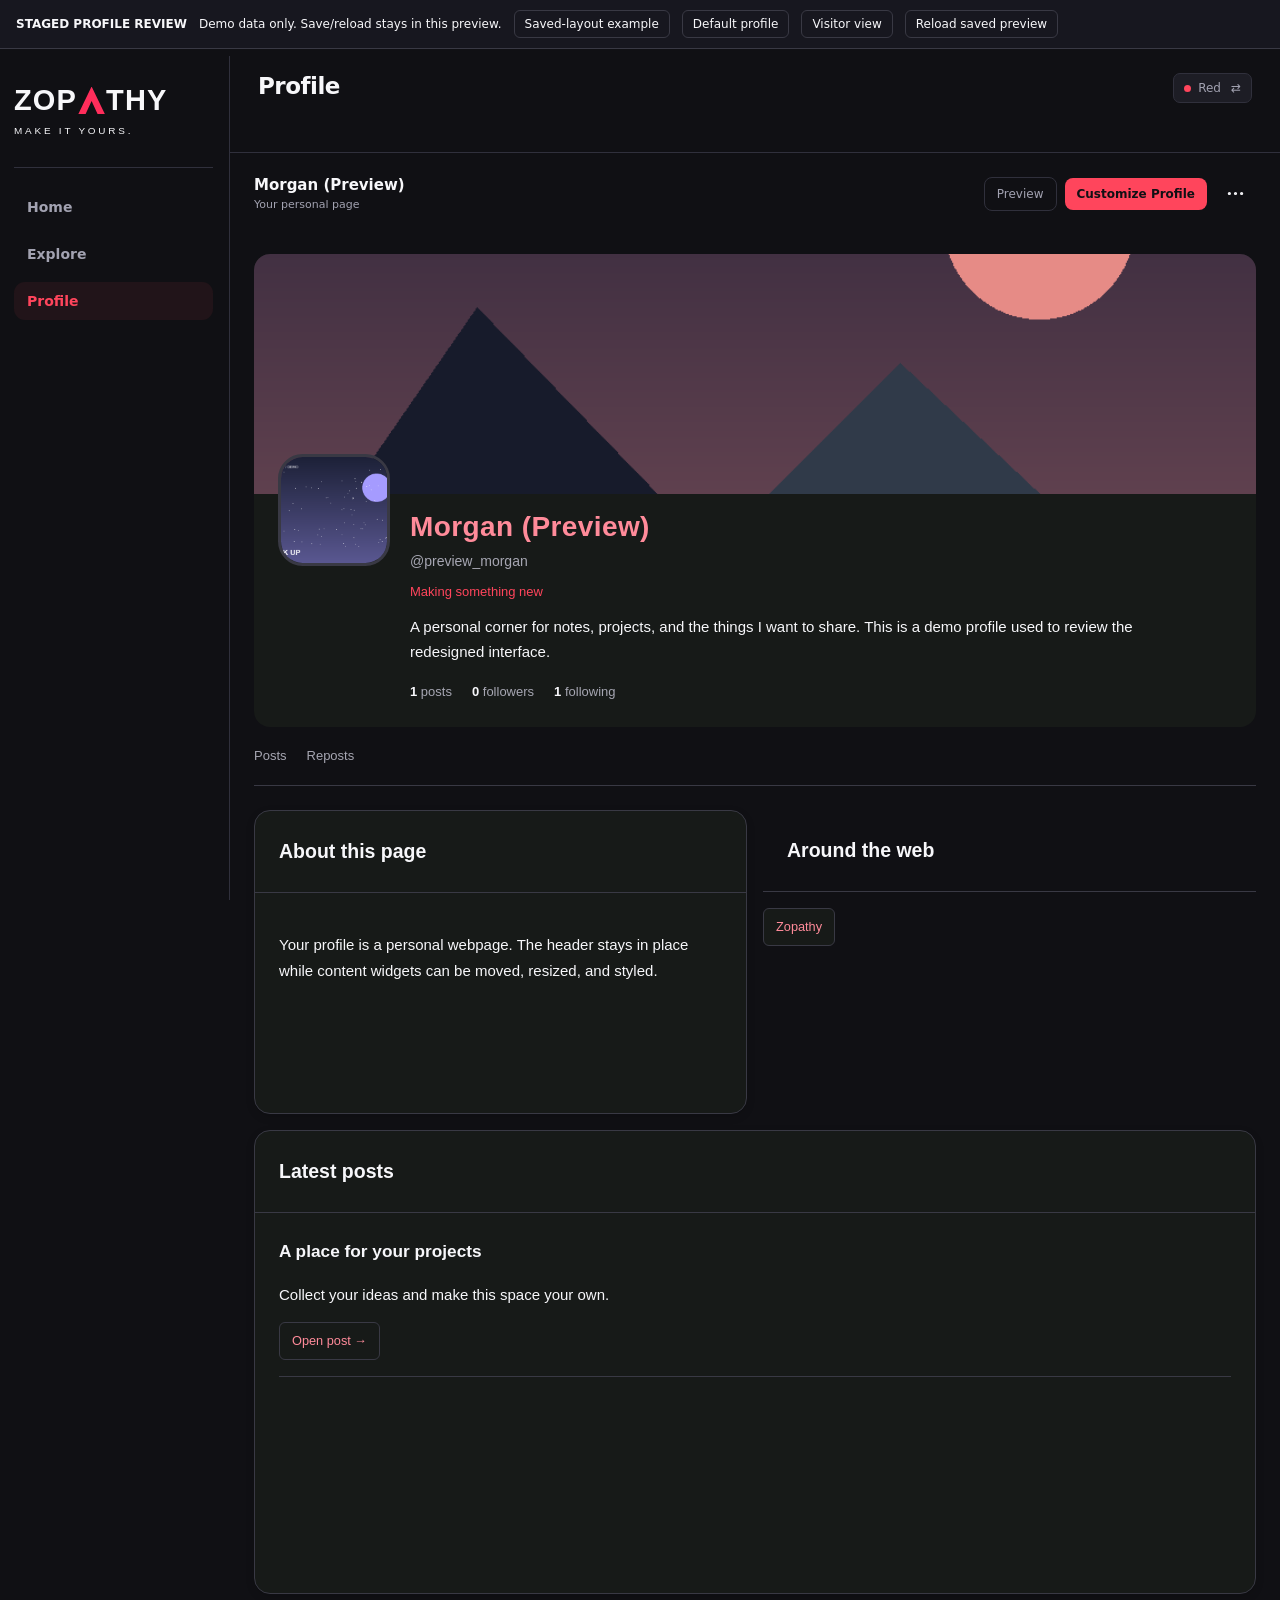
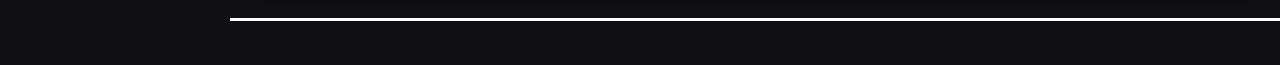
==== commit a28d2f5b: "Fix isolated preview initialization and align profile toolbar padding" ====
--- a/review/profile-redesign.html
+++ b/review/profile-redesign.html
@@ -44,7 +44,7 @@
 window.ZOPATHY_CONFIG={supabaseUrl:'https://krofptcyqmopbkjkvanz.supabase.co'};let authUser={id:'review-owner'},accountUsername='preview_morgan',profile,state={page:'profile'},prefs={siteTheme:'red'},reposts=[],likes=[],bookmarks=[],following=[],chosenTheme=null;
 const savedFixture={"name": "Morgan (Preview)", "bio": "A personal corner for notes, projects, and the things I want to share. This is a demo profile used to review the redesigned interface.", "status": "Making something new", "nameColor": "#ff8b9a", "bannerImage": "[data-uri]", "avatarImage": "[data-uri]", "shape": "rounded", "badges": false, "design": {"gap": 16, "css": ".profile-name { letter-spacing: .4px; }", "widgets": [{"id": "legacy-header", "type": "profile", "x": 1, "y": 1, "w": 12, "h": 10}, {"id": "about", "type": "text", "x": 1, "y": 11, "w": 6, "h": 4, "title": "About this page", "text": "Your profile is a personal webpage. The header stays in place while content widgets can be moved, resized, and styled."}, {"id": "links", "type": "links", "x": 7, "y": 11, "w": 6, "h": 4, "title": "Around the web", "links": [{"label": "Zopathy", "url": "https://zopathy.live"}]}, {"id": "posts", "type": "posts", "x": 1, "y": 15, "w": 12, "h": 6, "title": "Latest posts"}]}};let savedReview=null;
 const customPosts=[{id:'preview-post',user:'review-owner',title:'A place for your projects',text:'Collect your ideas and make this space your own.',blocks:[],postType:'standard',createdAt:new Date().toISOString(),updatedAt:''}];
-function accountHandle(){return accountUsername}function requireAccount(){return true}function getPost(id){return customPosts.find(p=>p.id===id)}function ownBadgeRow(){return {admin_badge:true}}function followerCount(){return 24}function legacyDrafts(){return []}function openAccount(){}function groupLeaveURL(){}function getCommunityProfile(){return null}
+function read(key,fallback){return fallback}function accountHandle(){return accountUsername}function requireAccount(){return true}function getPost(id){return customPosts.find(p=>p.id===id)}function ownBadgeRow(){return {admin_badge:true}}function followerCount(){return 24}function legacyDrafts(){return []}function openAccount(){}function groupLeaveURL(){}function getCommunityProfile(){return null}
 function friendButtons(id){return id===authUser.id?'':'<button class="secondary-btn" data-review-message>Message</button><button class="secondary-btn" data-review-friend>Add friend</button>'}
 function toast(message){document.querySelector('#toast').textContent=message;document.querySelector('#toast').classList.add('show');clearTimeout(toast.timer);toast.timer=setTimeout(()=>document.querySelector('#toast').classList.remove('show'),2500)}
 function openRoot(){toast('Post navigation is outside this isolated profile review.')}
--- a/profile-header.css
+++ b/profile-header.css
@@ -1,2 +1,3 @@
 [data-destination=profile] #main>.page-content,[data-destination=member] #main>.page-content{padding:20px 24px;max-width:1248px;margin:auto;width:100%}.profile-toolbar{display:flex;align-items:center;justify-content:space-between;gap:16px;max-width:1200px;margin:0 auto 16px}.profile-toolbar-label{display:grid;gap:4px;min-width:0}.profile-toolbar-label strong{font-size:15px}.profile-toolbar-label small{color:var(--muted);font-size:11px}.profile-toolbar-buttons{display:flex;align-items:center;gap:8px;flex-wrap:wrap}.profile-toolbar-buttons>button{font-size:12px;padding:9px 12px}.profile-more{position:relative}.profile-more summary{cursor:pointer;display:grid;place-items:center;padding:10px;list-style:none}.profile-more>div{position:absolute;right:0;top:100%;z-index:5;background:var(--panel);padding:8px;border:1px solid var(--line);border-radius:12px;min-width:180px;box-shadow:0 8px 24px #0004}.profile-more button{display:block;padding:10px;text-align:left;font-size:12px;width:100%}.profile-more button:disabled{opacity:.5}.profile-toolbar+.personal-profile-frame{border:0;border-radius:0;background:transparent;width:100%;box-shadow:none}.profile-owner-extras{max-width:1200px;margin:24px auto 0}.profile-preview-target .personal-profile-frame{border:0;width:100%}dialog:has(.profile-preview-target){width:min(1240px,calc(100% - 30px))}.widget-width-presets{display:flex;gap:8px;margin:12px 0}.widget-width-presets button{border:1px solid var(--line);border-radius:8px;padding:8px;font-size:12px}.studio-layers{display:grid;gap:6px;margin:16px 0}.studio-layers button{padding:10px;border:1px solid var(--line);border-radius:8px;text-align:left;font-size:12px}.studio-layers button[aria-pressed=true]{border-color:var(--accent)}@media(max-width:600px){[data-destination=profile] #main>.page-content,[data-destination=member] #main>.page-content{padding:16px 0}.profile-toolbar{padding:0 16px;align-items:flex-start;flex-direction:column;gap:12px}.profile-toolbar-buttons{width:100%}.profile-toolbar-buttons>button{font-size:11px;padding:8px 10px}.profile-more{margin-left:auto}.profile-owner-extras{padding:0 16px}} 
 .profile-studio-dialog .studio-categories{grid-template-columns:repeat(2,minmax(0,1fr))}.studio-canvas .personal-profile-frame{max-width:1200px}
+[data-destination=profile] .app-shell,[data-destination=member] .app-shell{max-width:1488px}[data-destination=profile] #main>.page-content,[data-destination=member] #main>.page-content{padding:20px 0}.profile-toolbar{width:calc(100% - 48px)}@media(max-width:600px){[data-destination=profile] #main>.page-content,[data-destination=member] #main>.page-content{padding:16px 0}.profile-toolbar{width:calc(100% - 32px);padding:0}}
